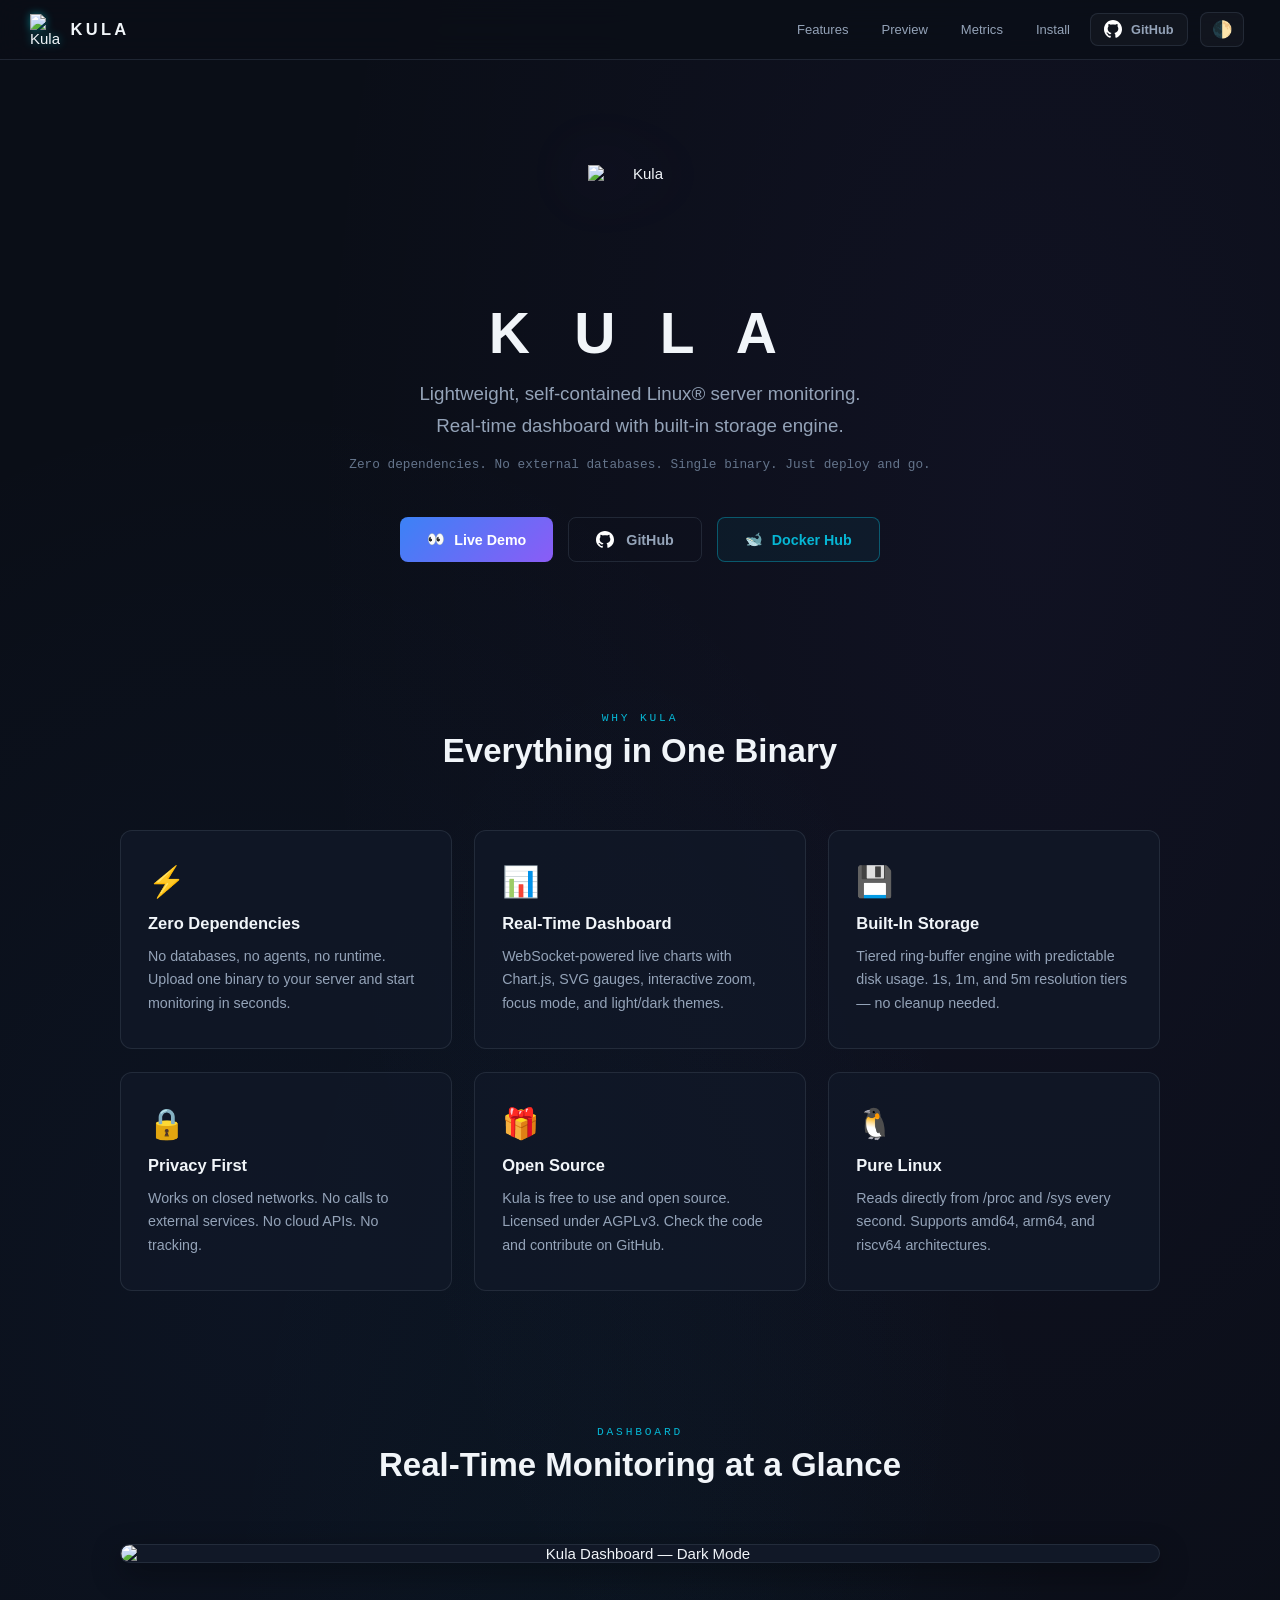
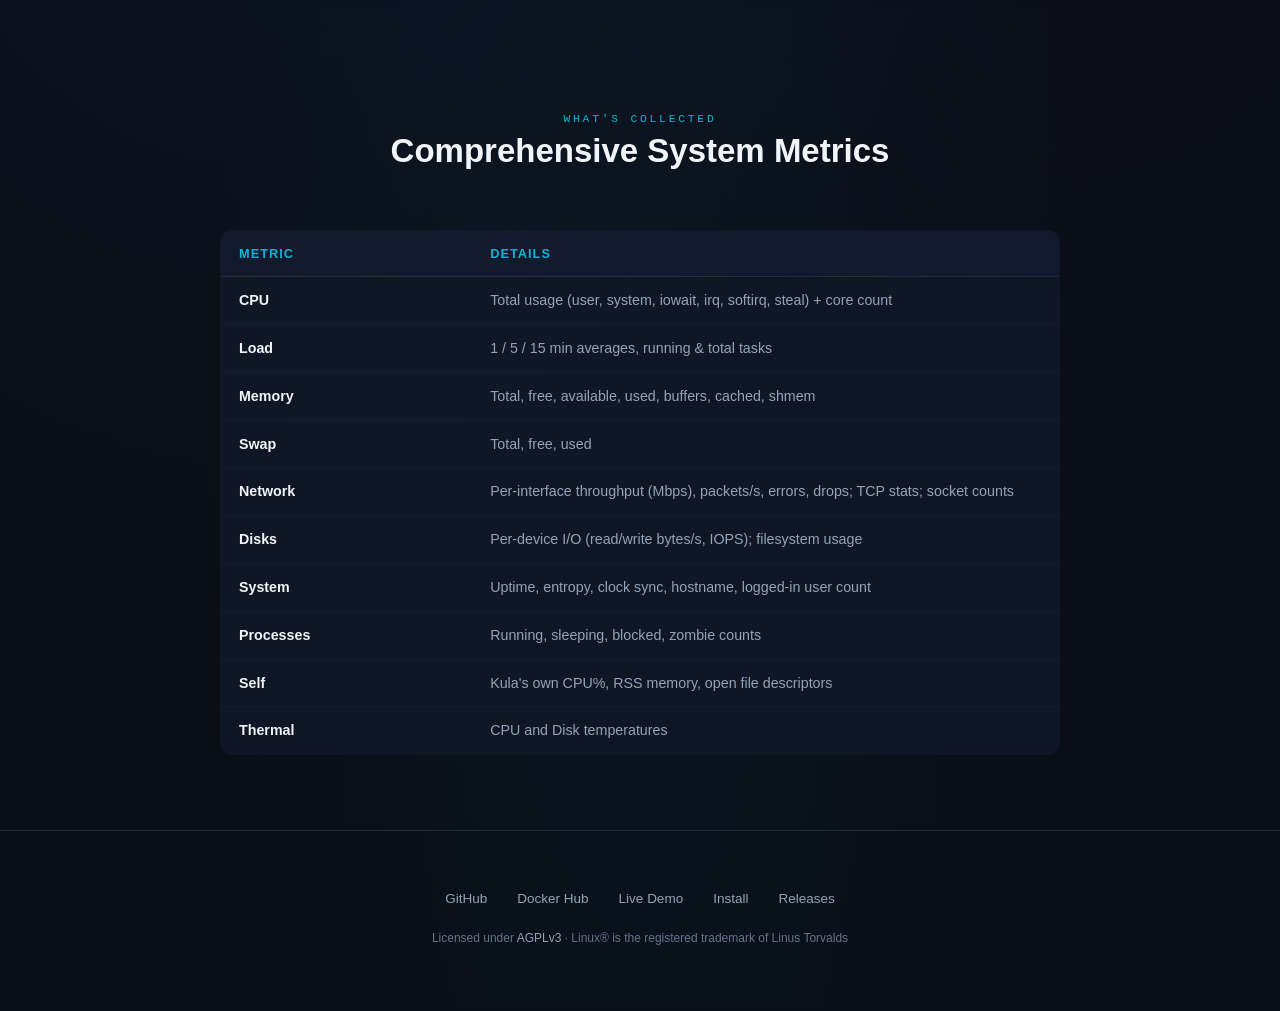
==== landing/index.html @ e72b1eb5 "landing page" ====
<!DOCTYPE html>
<html lang="en">

<head>
    <meta charset="UTF-8">
    <meta name="viewport" content="width=device-width, initial-scale=1.0">
    <title>Kula — Lightweight Linux Server Monitoring</title>
    <meta name="description"
        content="Zero-dependency, self-contained Linux server monitoring. Single binary, real-time dashboard, built-in storage engine. Just deploy and go.">
    <!-- Content Security Policy -->
    <meta http-equiv="Content-Security-Policy"
        content="default-src 'self'; script-src 'self'; style-src 'self' 'unsafe-inline' https://fonts.googleapis.com; font-src https://fonts.gstatic.com; img-src 'self' https://raw.githubusercontent.com https://*.githubusercontent.com https://github.com https://*.amazonaws.com data:; connect-src 'self' https://api.github.com;">
    <link rel="icon" href="https://raw.githubusercontent.com/c0m4r/kula/main/internal/web/static/kula.svg">
    <link rel="stylesheet" href="style.css">
</head>

<body>

    <!-- Navigation -->
    <nav class="nav" id="nav">
        <a href="#" class="nav-brand">
            <img src="https://raw.githubusercontent.com/c0m4r/kula/main/internal/web/static/kula.svg" alt="Kula">
            <span>KULA</span>
        </a>
        <div class="nav-links">
            <a href="#features">Features</a>
            <a href="#preview">Preview</a>
            <a href="#metrics">Metrics</a>
            <a href="https://github.com/c0m4r/kula?tab=readme-ov-file#-installation">Install</a>
            <a href="https://github.com/c0m4r/kula" class="github-link" id="github-link">
                <img src="github.svg" alt="" class="github-icon">
                <span>GitHub</span>
                <span class="stars-badge github-stars-count"></span>
            </a>
            <button class="btn-theme-toggle" id="btn-theme" title="Toggle light/dark mode"
                aria-label="Toggle theme">🌓</button>
        </div>
    </nav>

    <!-- Main Content -->
    <main>
        <!-- Hero -->
        <section class="hero" id="hero">
            <img src="https://raw.githubusercontent.com/c0m4r/kula/main/internal/web/static/kula.svg" alt="Kula"
                class="hero-logo">
            <h1>K U L A</h1>
            <p class="hero-tagline">Lightweight, self-contained Linux® server monitoring.<br>Real-time dashboard with
                built-in storage engine.</p>
            <p class="hero-sub">Zero dependencies. No external databases. Single binary. Just deploy and go.</p>
            <div class="hero-buttons">
                <a href="https://demo.kula.ovh/" class="btn btn-hero"><span role="img" aria-label="eye">👀</span> Live
                    Demo</a>
                <a href="https://github.com/c0m4r/kula" class="btn btn-outline">
                    <img src="github.svg" alt="" class="github-icon"> GitHub
                    <span class="stars-badge github-stars-count"></span>
                </a>
                <a href="https://hub.docker.com/r/c0m4r/kula" class="btn btn-docker"><span role="img"
                        aria-label="whale">🐋</span> Docker Hub</a>
            </div>
        </section>

        <!-- Features -->
        <section class="features fade-up" id="features">
            <div class="section-label">Why Kula</div>
            <h2 class="section-heading">Everything in One Binary</h2>
            <div class="features-grid">
                <div class="feature-card">
                    <div class="feature-icon"><span role="img" aria-label="lightning">⚡</span></div>
                    <h3>Zero Dependencies</h3>
                    <p>No databases, no agents, no runtime. Upload one binary to your server and start monitoring in
                        seconds.</p>
                </div>
                <div class="feature-card">
                    <div class="feature-icon"><span role="img" aria-label="chart">📊</span></div>
                    <h3>Real-Time Dashboard</h3>
                    <p>WebSocket-powered live charts with Chart.js, SVG gauges, interactive zoom, focus mode, and
                        light/dark
                        themes.</p>
                </div>
                <div class="feature-card">
                    <div class="feature-icon"><span role="img" aria-label="disk">💾</span></div>
                    <h3>Built-In Storage</h3>
                    <p>Tiered ring-buffer engine with predictable disk usage. 1s, 1m, and 5m resolution tiers — no
                        cleanup
                        needed.</p>
                </div>
                <div class="feature-card">
                    <div class="feature-icon"><span role="img" aria-label="lock">🔒</span></div>
                    <h3>Privacy First</h3>
                    <p>Works on closed networks. No calls to external services. No cloud APIs. No tracking.</p>
                </div>
                <div class="feature-card">
                    <div class="feature-icon"><span role="img" aria-label="gift">🎁</span></div>
                    <h3>Open Source</h3>
                    <p>Kula is free to use and open source. Licensed under AGPLv3. Check the code and contribute on
                        GitHub.
                    </p>
                </div>
                <div class="feature-card">
                    <div class="feature-icon"><span role="img" aria-label="penguin">🐧</span></div>
                    <h3>Pure Linux</h3>
                    <p>Reads directly from /proc and /sys every second. Supports amd64, arm64, and riscv64
                        architectures.
                    </p>
                </div>
            </div>
        </section>

        <!-- Dashboard Preview -->
        <section class="preview fade-up" id="preview">
            <div class="section-label">Dashboard</div>
            <h2 class="section-heading">Real-Time Monitoring at a Glance</h2>
            <div class="preview-frame">
                <img src="https://github.com/user-attachments/assets/d50e5653-0e84-4374-9ded-4d8e9f8eedd2"
                    alt="Kula Dashboard — Dark Mode" loading="lazy" class="preview-dark" id="preview-dark">
                <img src="https://github.com/user-attachments/assets/771b3e95-8713-44d2-8309-cd9e1f722a7e"
                    alt="Kula Dashboard — Light Mode" loading="lazy" class="preview-light hidden" id="preview-light">
            </div>
        </section>

        <!-- Metrics -->
        <section class="metrics fade-up" id="metrics">
            <div class="section-label">What's Collected</div>
            <h2 class="section-heading">Comprehensive System Metrics</h2>
            <table class="metrics-table">
                <thead>
                    <tr>
                        <th>Metric</th>
                        <th>Details</th>
                    </tr>
                </thead>
                <tbody>
                    <tr>
                        <td>CPU</td>
                        <td>Total usage (user, system, iowait, irq, softirq, steal) + core count</td>
                    </tr>
                    <tr>
                        <td>Load</td>
                        <td>1 / 5 / 15 min averages, running & total tasks</td>
                    </tr>
                    <tr>
                        <td>Memory</td>
                        <td>Total, free, available, used, buffers, cached, shmem</td>
                    </tr>
                    <tr>
                        <td>Swap</td>
                        <td>Total, free, used</td>
                    </tr>
                    <tr>
                        <td>Network</td>
                        <td>Per-interface throughput (Mbps), packets/s, errors, drops; TCP stats; socket counts</td>
                    </tr>
                    <tr>
                        <td>Disks</td>
                        <td>Per-device I/O (read/write bytes/s, IOPS); filesystem usage</td>
                    </tr>
                    <tr>
                        <td>System</td>
                        <td>Uptime, entropy, clock sync, hostname, logged-in user count</td>
                    </tr>
                    <tr>
                        <td>Processes</td>
                        <td>Running, sleeping, blocked, zombie counts</td>
                    </tr>
                    <tr>
                        <td>Self</td>
                        <td>Kula's own CPU%, RSS memory, open file descriptors</td>
                    </tr>
                    <tr>
                        <td>Thermal</td>
                        <td>CPU and Disk temperatures</td>
                    </tr>
                </tbody>
            </table>
        </section>
    </main>

    <!-- Footer -->
    <footer class="footer">
        <div class="footer-links">
            <a href="https://github.com/c0m4r/kula">GitHub</a>
            <a href="https://hub.docker.com/r/c0m4r/kula">Docker Hub</a>
            <a href="https://demo.kula.ovh/">Live Demo</a>
            <a href="https://github.com/c0m4r/kula?tab=readme-ov-file#-installation">Install</a>
            <a href="https://github.com/c0m4r/kula/releases">Releases</a>
        </div>
        <div class="footer-copy">
            Licensed under <a href="https://www.gnu.org/licenses/agpl-3.0">AGPLv3</a> ·
            Linux® is the registered trademark of Linus Torvalds
        </div>
    </footer>

    <script src="landing.js"></script>
</body>

</html>
---- landing/style.css ----
/* ============================================================
   Kula Landing Page
   Extends the dashboard's dark glassmorphism design system
   ============================================================ */

@import url('https://fonts.googleapis.com/css2?family=Inter:wght@300;400;500;600;700&family=JetBrains+Mono:wght@400;500&display=swap');

:root {
    --bg-primary: #0a0e17;
    --bg-secondary: #111827;
    --bg-card: rgba(17, 24, 39, 0.85);
    --bg-card-hover: rgba(17, 24, 39, 0.95);
    --border-color: rgba(55, 65, 81, 0.5);
    --border-glow: rgba(59, 130, 246, 0.3);
    --text-primary: #f1f5f9;
    --text-secondary: #94a3b8;
    --text-muted: #64748b;
    --accent-blue: #3b82f6;
    --accent-cyan: #06b6d4;
    --accent-green: #10b981;
    --accent-yellow: #f59e0b;
    --accent-orange: #f97316;
    --accent-red: #ef4444;
    --accent-purple: #8b5cf6;
    --accent-pink: #ec4899;
    --shadow-lg: 0 10px 30px rgba(0, 0, 0, 0.4);
    --shadow-glow: 0 0 20px rgba(59, 130, 246, 0.1);
    --radius: 12px;
    --radius-sm: 8px;
    --font-sans: 'Inter', -apple-system, BlinkMacSystemFont, sans-serif;
    --font-mono: 'JetBrains Mono', 'Fira Code', monospace;
}

body.light-mode {
    --bg-primary: #f8fafc;
    --bg-secondary: #f1f5f9;
    --bg-card: rgba(255, 255, 255, 0.82);
    --bg-card-hover: rgba(255, 255, 255, 0.95);
    --border-color: rgba(203, 213, 225, 0.8);
    --border-glow: rgba(59, 130, 246, 0.2);
    --text-primary: #1e293b;
    --text-secondary: #475569;
    --text-muted: #64748b;
    --shadow-lg: 0 10px 25px rgba(0, 0, 0, 0.05);
    --shadow-glow: 0 0 15px rgba(59, 130, 246, 0.05);
}

*,
*::before,
*::after {
    margin: 0;
    padding: 0;
    box-sizing: border-box;
}

html {
    font-size: 15px;
    scroll-behavior: smooth;
}

body {
    font-family: var(--font-sans);
    background: var(--bg-primary);
    color: var(--text-primary);
    min-height: 100vh;
    overflow-x: hidden;
    transition: background-color 0.3s, color 0.3s;
    background-image:
        radial-gradient(ellipse at 20% 50%, rgba(59, 130, 246, 0.05) 0%, transparent 50%),
        radial-gradient(ellipse at 80% 20%, rgba(139, 92, 246, 0.05) 0%, transparent 50%),
        radial-gradient(ellipse at 50% 80%, rgba(6, 182, 212, 0.04) 0%, transparent 50%);
}

.hidden {
    display: none !important;
}

/* ---- Scrollbar ---- */
::-webkit-scrollbar {
    width: 6px;
}

::-webkit-scrollbar-track {
    background: var(--bg-primary);
}

::-webkit-scrollbar-thumb {
    background: var(--border-color);
    border-radius: 3px;
}

/* ---- Animations ---- */
@keyframes float {

    0%,
    100% {
        transform: translateY(0);
    }

    50% {
        transform: translateY(-10px);
    }
}

@keyframes pulse-glow {

    0%,
    100% {
        box-shadow: 0 0 20px rgba(6, 182, 212, 0.15);
    }

    50% {
        box-shadow: 0 0 40px rgba(6, 182, 212, 0.3), 0 0 80px rgba(139, 92, 246, 0.1);
    }
}

.fade-up {
    opacity: 0;
    transform: translateY(28px);
    transition: opacity 0.7s ease, transform 0.7s ease;
}

.fade-up.visible {
    opacity: 1;
    transform: translateY(0);
}

/* ---- Nav ---- */
.nav {
    position: fixed;
    top: 0;
    left: 0;
    right: 0;
    z-index: 100;
    display: flex;
    justify-content: space-between;
    align-items: center;
    padding: 0.8rem 2rem;
    background: rgba(10, 14, 23, 0.8);
    backdrop-filter: blur(14px);
    border-bottom: 1px solid var(--border-color);
    transition: background 0.3s, border-color 0.3s;
}

body.light-mode .nav {
    background: rgba(248, 250, 252, 0.85);
}

.nav-brand {
    display: flex;
    align-items: center;
    gap: 0.7rem;
    text-decoration: none;
    color: inherit;
}

.nav-brand img {
    width: 2rem;
    height: 2rem;
    filter: drop-shadow(0 0 4px rgba(0, 245, 255, 0.4));
}

.nav-brand span {
    font-weight: 600;
    letter-spacing: 0.2em;
    font-size: 1.1rem;
}

.nav-links {
    display: flex;
    align-items: center;
    gap: 0.4rem;
}

.nav-links a:not(.btn-primary):not(.github-link) {
    color: var(--text-secondary);
    text-decoration: none;
    font-size: 0.87rem;
    font-weight: 500;
    padding: 0.4rem 0.9rem;
    border-radius: var(--radius-sm);
    transition: all 0.2s;
}

.nav-links a:not(.btn-primary):not(.github-link):hover {
    color: var(--accent-cyan);
    background: rgba(6, 182, 212, 0.08);
}

.github-link {
    display: flex;
    align-items: center;
    gap: 0.6rem;
    text-decoration: none;
    color: var(--text-secondary);
    padding: 0.45rem 0.9rem;
    border: 1px solid var(--border-color);
    border-radius: var(--radius-sm);
    font-size: 0.85rem;
    font-weight: 600;
    transition: all 0.2s cubic-bezier(0.4, 0, 0.2, 1);
    background: rgba(255, 255, 255, 0.03);
}

.github-link:hover {
    border-color: var(--accent-blue);
    color: var(--text-primary);
    background: rgba(59, 130, 246, 0.08);
    transform: translateY(-1px);
    box-shadow: 0 4px 12px rgba(0, 0, 0, 0.1);
}

.github-icon {
    width: 1.2rem;
    height: 1.2rem;
    object-fit: contain;
    transition: transform 0.2s;
}

.github-link:hover .github-icon {
    transform: scale(1.1);
}

body:not(.light-mode) .github-icon {
    filter: brightness(1.2);
}

body.light-mode .github-icon {
    filter: invert(1) brightness(0.2);
}

.stars-badge {
    padding: 0.15rem 0.5rem;
    background: rgba(59, 130, 246, 0.12);
    border: 1px solid rgba(59, 130, 246, 0.25);
    border-radius: 100px;
    font-size: 0.75rem;
    font-family: var(--font-mono);
    color: var(--accent-cyan);
    margin-left: 0.2rem;
    white-space: nowrap;
}

.btn .stars-badge {
    background: rgba(255, 255, 255, 0.1);
    border-color: rgba(255, 255, 255, 0.2);
    color: inherit;
    opacity: 0.8;
}

body.light-mode .btn-outline .stars-badge {
    background: rgba(0, 0, 0, 0.05);
    border-color: rgba(0, 0, 0, 0.1);
}

.btn-theme-toggle {
    background: rgba(255, 255, 255, 0.03);
    border: 1px solid var(--border-color);
    border-radius: var(--radius-sm);
    color: var(--text-secondary);
    padding: 0.45rem 0.7rem;
    cursor: pointer;
    font-size: 1.1rem;
    transition: all 0.2s;
    margin: 0 0.4rem;
    display: flex;
    align-items: center;
    justify-content: center;
}

.btn-theme-toggle:hover {
    border-color: var(--accent-blue);
    color: var(--text-primary);
    background: rgba(59, 130, 246, 0.08);
    transform: translateY(-1px);
}


.nav-links .btn-primary {
    background: linear-gradient(135deg, var(--accent-blue), var(--accent-purple));
    color: #fff;
    border: none;
    font-weight: 600;
    text-decoration: none;
    padding: 0.55rem 1.2rem;
    border-radius: var(--radius-sm);
    font-size: 0.87rem;
    transition: all 0.2s;
}

.nav-links .btn-primary:hover {
    transform: translateY(-1px);
    box-shadow: 0 4px 20px rgba(59, 130, 246, 0.35);
}

/* ---- Hero ---- */
.hero {
    display: flex;
    flex-direction: column;
    align-items: center;
    justify-content: center;
    text-align: center;
    padding: 11rem 2rem 6rem;
    position: relative;
}

.hero-logo {
    width: 7rem;
    height: 7rem;
    margin-bottom: 2rem;
    filter: drop-shadow(0 0 30px rgba(139, 92, 246, 0.35));
    animation: float 5s ease-in-out infinite;
}

.hero h1 {
    font-size: 3.8rem;
    font-weight: 700;
    letter-spacing: 0.25em;
    margin-bottom: 0.8rem;
}

.hero h1 .accent {
    color: var(--accent-cyan);
}

.hero-tagline {
    font-size: 1.25rem;
    color: var(--text-secondary);
    max-width: 600px;
    line-height: 1.7;
    margin-bottom: 1rem;
}

.hero-sub {
    font-family: var(--font-mono);
    font-size: 0.85rem;
    color: var(--text-muted);
    margin-bottom: 3rem;
}

.hero-buttons {
    display: flex;
    gap: 1rem;
    flex-wrap: wrap;
    justify-content: center;
}

.btn {
    display: inline-flex;
    align-items: center;
    gap: 0.6rem;
    padding: 0.85rem 1.8rem;
    border-radius: var(--radius-sm);
    font-weight: 600;
    font-size: 0.95rem;
    text-decoration: none;
    border: 1px solid var(--border-color);
    transition: all 0.25s;
    cursor: pointer;
}

.btn-hero {
    background: linear-gradient(135deg, var(--accent-blue), var(--accent-purple));
    color: #fff;
    border: none;
}

.btn-hero:hover {
    transform: translateY(-2px);
    box-shadow: 0 6px 30px rgba(59, 130, 246, 0.35);
}

.btn-outline {
    background: transparent;
    color: var(--text-secondary);
}

.btn-outline:hover {
    border-color: var(--accent-cyan);
    color: var(--accent-cyan);
    background: rgba(6, 182, 212, 0.05);
}

.btn-outline .github-icon {
    margin-right: 0.2rem;
}

.btn-docker {
    border-color: rgba(6, 182, 212, 0.4);
    color: var(--accent-cyan);
    background: rgba(6, 182, 212, 0.06);
}

.btn-docker:hover {
    background: rgba(6, 182, 212, 0.14);
    box-shadow: 0 0 20px rgba(6, 182, 212, 0.15);
}

/* ---- Features ---- */
.features {
    padding: 4rem 2rem;
    max-width: 1100px;
    margin: 0 auto;
}

.section-label {
    text-align: center;
    font-family: var(--font-mono);
    font-size: 0.75rem;
    color: var(--accent-cyan);
    letter-spacing: 0.25em;
    text-transform: uppercase;
    margin-bottom: 0.5rem;
}

.section-heading {
    text-align: center;
    font-size: 2.2rem;
    font-weight: 600;
    margin-bottom: 4rem;
}

.features-grid {
    display: grid;
    grid-template-columns: repeat(3, 1fr);
    gap: 1.5rem;
}

.feature-card {
    background: var(--bg-card);
    border: 1px solid var(--border-color);
    border-radius: var(--radius);
    padding: 2.2rem 1.8rem;
    transition: all 0.3s ease;
}

.feature-card:hover {
    border-color: var(--border-glow);
    box-shadow: var(--shadow-glow);
    transform: translateY(-5px);
    background: var(--bg-card-hover);
}

.feature-icon {
    font-size: 2rem;
    margin-bottom: 1rem;
}

.feature-card h3 {
    font-size: 1.1rem;
    font-weight: 600;
    margin-bottom: 0.8rem;
}

.feature-card p {
    font-size: 0.95rem;
    color: var(--text-secondary);
    line-height: 1.65;
}

/* ---- Dashboard Preview ---- */
.preview {
    padding: 5rem 2rem;
    max-width: 1100px;
    margin: 0 auto;
    text-align: center;
}

.preview-frame {
    border: 1px solid var(--border-color);
    border-radius: var(--radius);
    overflow: hidden;
    box-shadow: var(--shadow-lg);
    transition: border-color 0.3s;
    background: var(--bg-secondary);
}

.preview-frame img {
    width: 100%;
    height: auto;
    display: block;
    border-radius: var(--radius);
}

body.light-mode .preview-frame {
    border-color: rgba(0, 0, 0, 0.1);
}

/* ---- Metrics Table ---- */
.metrics {
    padding: 5rem 2rem;
    max-width: 900px;
    margin: 0 auto;
}

.metrics-table {
    width: 100%;
    border-collapse: collapse;
    font-size: 0.95rem;
    background: var(--bg-card);
    border-radius: var(--radius);
    overflow: hidden;
    border: 1px solid var(--border-color);
}

.metrics-table th {
    text-align: left;
    padding: 1rem 1.2rem;
    font-weight: 600;
    font-size: 0.85rem;
    color: var(--accent-cyan);
    letter-spacing: 0.08em;
    text-transform: uppercase;
    border-bottom: 1px solid var(--border-color);
    background: rgba(59, 130, 246, 0.03);
}

.metrics-table td {
    padding: 0.8rem 1.2rem;
    border-bottom: 1px solid rgba(55, 65, 81, 0.15);
    color: var(--text-secondary);
    line-height: 1.6;
}

.metrics-table td:first-child {
    font-weight: 600;
    color: var(--text-primary);
    white-space: nowrap;
    width: 30%;
}

.metrics-table tr:last-child td {
    border-bottom: none;
}

.metrics-table tr:hover td {
    background: rgba(59, 130, 246, 0.04);
}

/* ---- Install Section ---- */
.install {
    padding: 6rem 1rem;
    max-width: 1100px;
    margin: 0 auto;
}

.install-tabs {
    display: flex;
    gap: 0.5rem;
    margin-bottom: 0;
    flex-wrap: wrap;
    justify-content: center;
    position: relative;
    z-index: 2;
}

.install-tab {
    padding: 0.8rem 2.2rem;
    border: 1px solid var(--border-color);
    border-bottom: none;
    border-radius: var(--radius-sm) var(--radius-sm) 0 0;
    background: rgba(17, 24, 39, 0.4);
    color: var(--text-muted);
    font-family: var(--font-mono);
    font-size: 0.85rem;
    font-weight: 600;
    cursor: pointer;
    transition: all 0.2s ease;
    backdrop-filter: blur(4px);
}

body.light-mode .install-tab {
    background: rgba(255, 255, 255, 0.4);
}

.install-tab:hover {
    color: var(--text-primary);
    background: rgba(59, 130, 246, 0.1);
}

.install-tab.active {
    background: var(--bg-card);
    color: var(--accent-cyan);
    border-color: var(--accent-cyan);
    border-width: 1px 1px 0 1px;
    padding-bottom: 0.9rem;
    margin-bottom: -1px;
    z-index: 10;
    box-shadow: 0 -4px 15px rgba(6, 182, 212, 0.1);
}

.install-panel {
    display: none;
    background: var(--bg-card);
    border: 1px solid var(--border-color);
    border-radius: var(--radius);
    padding: 3rem;
    box-shadow: var(--shadow-lg);
    transition: border-color 0.3s;
    position: relative;
    z-index: 1;
}

.install-panel.active {
    display: block;
}

/* Connect tab to panel */
.install-tabs+.install-panel {
    border-top-left-radius: 0;
}

.install-panel>p {
    font-size: 1.05rem;
    color: var(--text-secondary);
    margin-bottom: 2.5rem;
    line-height: 1.6;
    text-align: center;
    max-width: 700px;
    margin-left: auto;
    margin-right: auto;
}

.install-step {
    display: flex;
    align-items: flex-start;
    gap: 1.5rem;
    margin-bottom: 2.5rem;
}

.install-step:last-child {
    margin-bottom: 0;
}

.step-num {
    flex-shrink: 0;
    width: 2.2rem;
    height: 2.2rem;
    background: rgba(59, 130, 246, 0.1);
    border: 1px solid var(--accent-blue);
    border-radius: 50%;
    display: flex;
    align-items: center;
    justify-content: center;
    font-size: 0.9rem;
    font-weight: 700;
    color: var(--accent-blue);
    margin-top: 0.2rem;
    box-shadow: 0 0 10px rgba(59, 130, 246, 0.1);
}

.step-content {
    flex: 1;
}

.step-content p {
    margin-bottom: 1rem;
    font-size: 1rem;
    color: var(--text-primary);
    font-weight: 500;
}

pre {
    background: #05080f;
    border: 1px solid rgba(59, 130, 246, 0.2);
    border-radius: var(--radius-sm);
    padding: 1.2rem 1.5rem;
    overflow-x: auto;
    font-family: var(--font-mono);
    font-size: 0.9rem;
    color: var(--accent-cyan);
    line-height: 1.8;
    position: relative;
    box-shadow: inset 0 2px 10px rgba(0, 0, 0, 0.5);
}

body.light-mode pre {
    background: #f1f5f9;
    border-color: rgba(0, 0, 0, 0.05);
    box-shadow: inset 0 2px 5px rgba(0, 0, 0, 0.02);
}

pre code {
    display: block;
    padding-right: 4rem;
    text-wrap: wrap;
}

.copy-btn {
    position: absolute;
    top: 0.8rem;
    right: 0.8rem;
    background: rgba(17, 24, 39, 0.6);
    border: 1px solid var(--border-color);
    border-radius: 6px;
    color: var(--text-secondary);
    padding: 0.35rem 0.8rem;
    font-size: 0.75rem;
    cursor: pointer;
    transition: all 0.2s;
    font-family: var(--font-sans);
    font-weight: 600;
    text-transform: uppercase;
    z-index: 5;
    backdrop-filter: blur(4px);
}

.copy-btn:hover {
    color: var(--text-primary);
    border-color: var(--accent-cyan);
    background: var(--bg-card-hover);
}

.install-more {
    text-align: center;
    margin-top: 3.5rem;
    font-size: 1.05rem;
    color: var(--text-secondary);
    padding: 2rem;
    border: 1px dashed var(--border-color);
    border-radius: var(--radius);
}

.install-more a {
    color: var(--accent-cyan);
    text-decoration: none;
    font-weight: 600;
    padding: 0.2rem 0.5rem;
    border-radius: 4px;
    background: rgba(6, 182, 212, 0.05);
    transition: all 0.2s;
}

.install-more a:hover {
    background: rgba(6, 182, 212, 0.12);
    color: var(--accent-blue);
}

/* ---- Footer ---- */
.footer {
    text-align: center;
    padding: 4rem 2rem;
    border-top: 1px solid var(--border-color);
    font-size: 0.9rem;
    color: var(--text-muted);
    background: rgba(0, 0, 0, 0.05);
}

.footer a {
    color: var(--text-secondary);
    text-decoration: none;
    transition: color 0.15s;
}

.footer a:hover {
    color: var(--accent-cyan);
}

.footer-links {
    display: flex;
    justify-content: center;
    gap: 2rem;
    margin-bottom: 1.5rem;
    flex-wrap: wrap;
}

.footer-copy {
    font-size: 0.8rem;
    line-height: 1.6;
}

/* ---- Responsive ---- */
@media (max-width: 900px) {
    .features-grid {
        grid-template-columns: repeat(2, 1fr);
    }

    .hero h1 {
        font-size: 3rem;
    }

    .hero {
        padding: 9rem 1.5rem 4rem;
    }
}

@media (max-width: 650px) {
    .features-grid {
        grid-template-columns: 1fr;
    }

    .hero h1 {
        font-size: 2.4rem;
        letter-spacing: 0.15em;
    }

    .nav {
        padding: 0.7rem 1rem;
    }

    .nav-links a:not(.btn-primary):not(.github-link) {
        display: none;
    }

    .nav-brand span {
        font-size: 0.95rem;
    }

    .install-tab {
        padding: 0.5rem 1rem;
        font-size: 0.75rem;
    }

    .github-link span:not(.stars-badge) {
        display: none;
    }

    .metrics-table td:first-child {
        width: auto;
    }
}
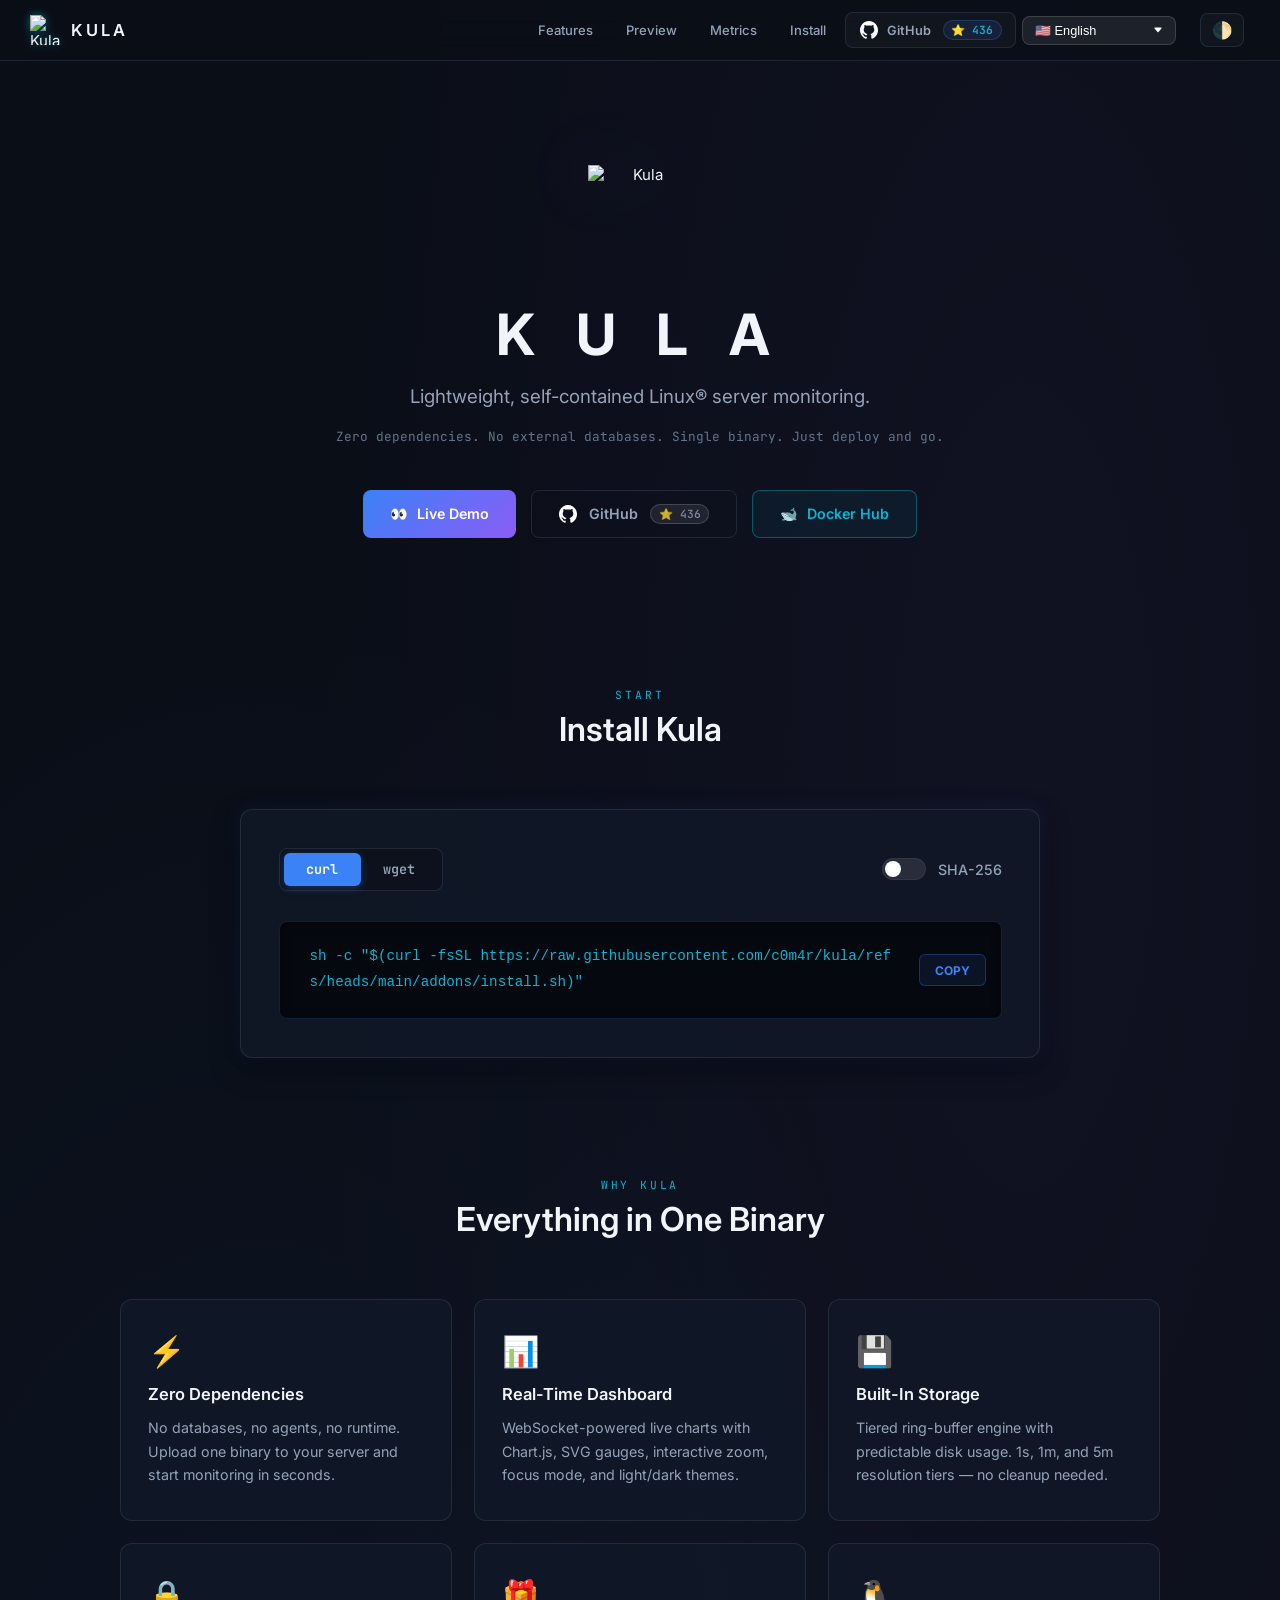
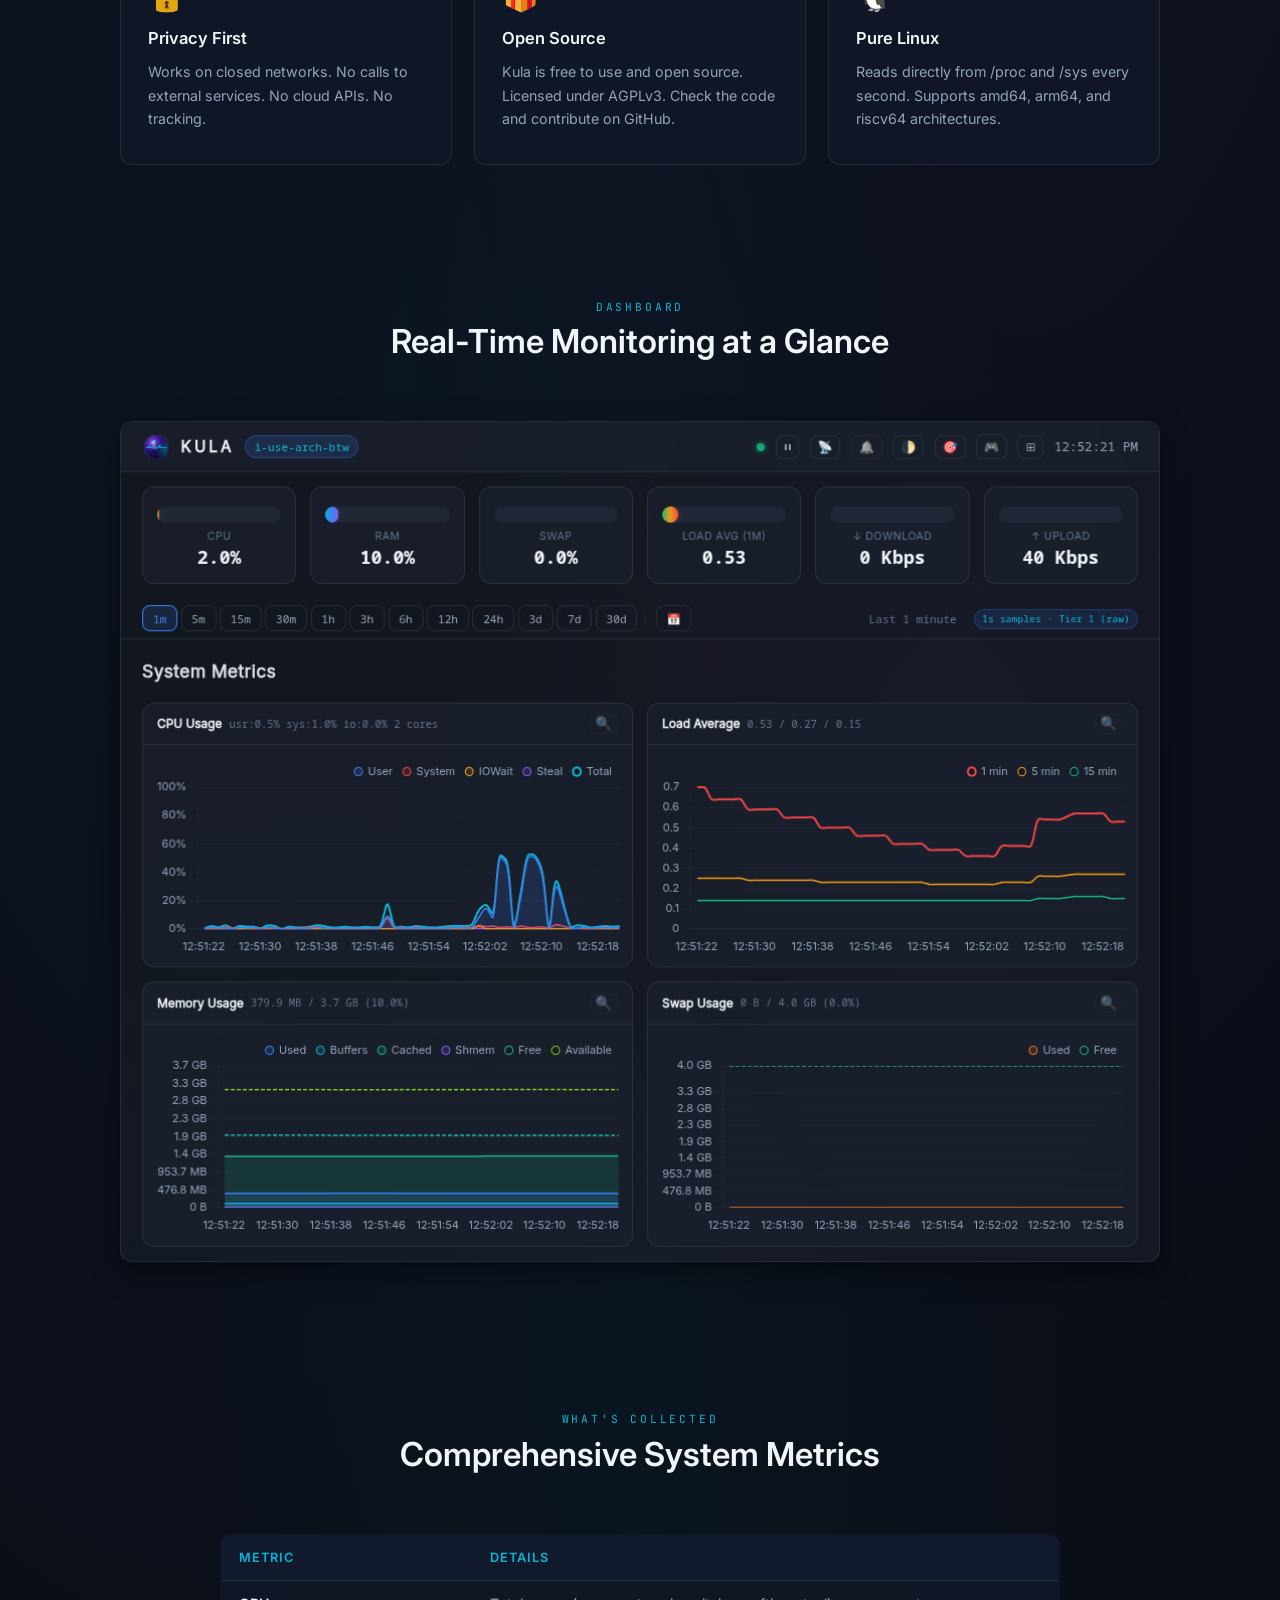
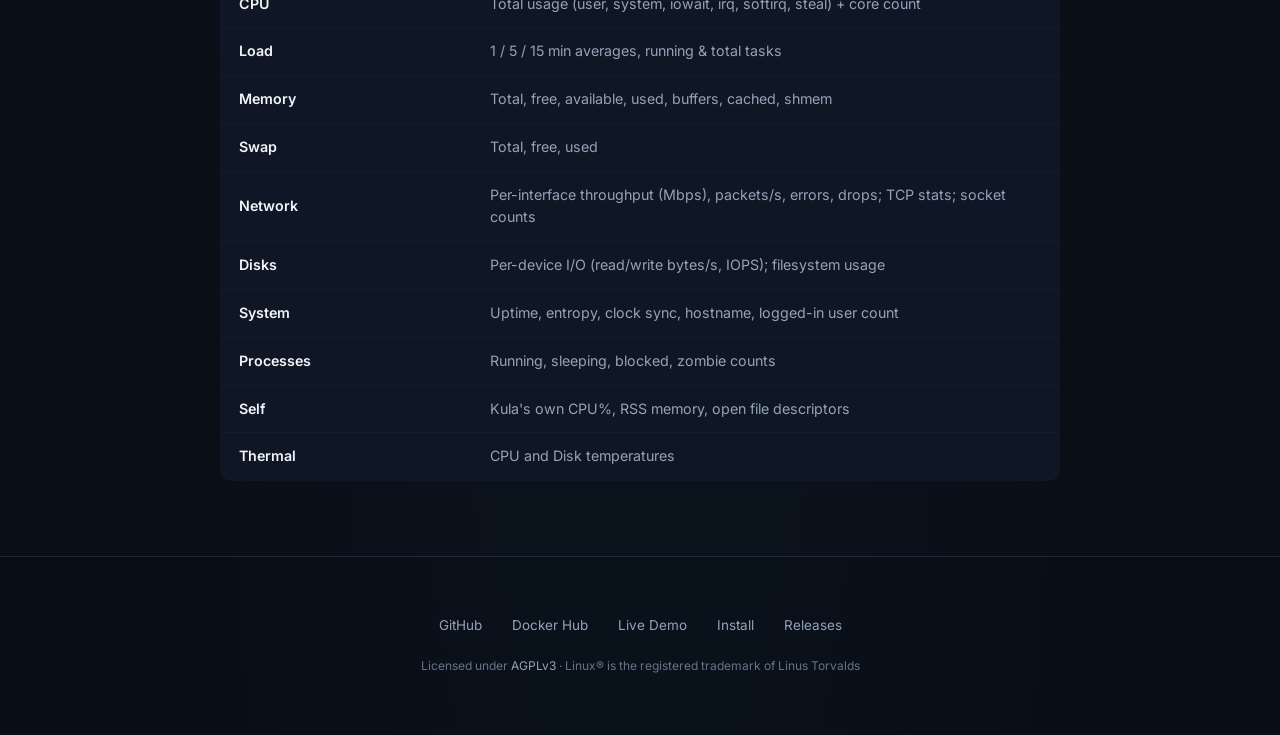
==== commit d2b961ee: "landing: update stars logic, update dark mode screenshot" ====
--- a/landing/index.html
+++ b/landing/index.html
@@ -4,14 +4,42 @@
 <head>
     <meta charset="UTF-8">
     <meta name="viewport" content="width=device-width, initial-scale=1.0">
-    <title>Kula — Lightweight Linux Server Monitoring</title>
-    <meta name="description"
+    <title data-i18n="seo_title">Kula — Lightweight Linux Server Monitoring</title>
+    <meta name="description" id="meta-desc" data-i18n-meta="seo_description"
         content="Zero-dependency, self-contained Linux server monitoring. Single binary, real-time dashboard, built-in storage engine. Just deploy and go.">
-    <!-- Content Security Policy -->
-    <meta http-equiv="Content-Security-Policy"
-        content="default-src 'self'; script-src 'self'; style-src 'self' 'unsafe-inline' https://fonts.googleapis.com; font-src https://fonts.gstatic.com; img-src 'self' https://raw.githubusercontent.com https://*.githubusercontent.com https://github.com https://*.amazonaws.com data:; connect-src 'self' https://api.github.com;">
-    <link rel="icon" href="https://raw.githubusercontent.com/c0m4r/kula/main/internal/web/static/kula.svg">
+    <link rel="icon" href="kula.svg">
+    <link rel="manifest" href="manifest.json">
+    <meta name="theme-color" content="#0a0a0a">
     <link rel="stylesheet" href="style.css">
+    <!-- SEO: Multi-language support -->
+    <link rel="alternate" hreflang="x-default" href="https://kula.ovh/" />
+    <link rel="alternate" hreflang="ar" href="https://kula.ovh/?lang=ar" />
+    <link rel="alternate" hreflang="bn" href="https://kula.ovh/?lang=bn" />
+    <link rel="alternate" hreflang="cs" href="https://kula.ovh/?lang=cs" />
+    <link rel="alternate" hreflang="de" href="https://kula.ovh/?lang=de" />
+    <link rel="alternate" hreflang="en" href="https://kula.ovh/?lang=en" />
+    <link rel="alternate" hreflang="es" href="https://kula.ovh/?lang=es" />
+    <link rel="alternate" hreflang="fr" href="https://kula.ovh/?lang=fr" />
+    <link rel="alternate" hreflang="he" href="https://kula.ovh/?lang=he" />
+    <link rel="alternate" hreflang="hi" href="https://kula.ovh/?lang=hi" />
+    <link rel="alternate" hreflang="id" href="https://kula.ovh/?lang=id" />
+    <link rel="alternate" hreflang="it" href="https://kula.ovh/?lang=it" />
+    <link rel="alternate" hreflang="ja" href="https://kula.ovh/?lang=ja" />
+    <link rel="alternate" hreflang="ko" href="https://kula.ovh/?lang=ko" />
+    <link rel="alternate" hreflang="ms" href="https://kula.ovh/?lang=ms" />
+    <link rel="alternate" hreflang="nl" href="https://kula.ovh/?lang=nl" />
+    <link rel="alternate" hreflang="pl" href="https://kula.ovh/?lang=pl" />
+    <link rel="alternate" hreflang="pt" href="https://kula.ovh/?lang=pt" />
+    <link rel="alternate" hreflang="ro" href="https://kula.ovh/?lang=ro" />
+    <link rel="alternate" hreflang="ru" href="https://kula.ovh/?lang=ru" />
+    <link rel="alternate" hreflang="sv" href="https://kula.ovh/?lang=sv" />
+    <link rel="alternate" hreflang="th" href="https://kula.ovh/?lang=th" />
+    <link rel="alternate" hreflang="tr" href="https://kula.ovh/?lang=tr" />
+    <link rel="alternate" hreflang="uk" href="https://kula.ovh/?lang=uk" />
+    <link rel="alternate" hreflang="ur" href="https://kula.ovh/?lang=ur" />
+    <link rel="alternate" hreflang="vi" href="https://kula.ovh/?lang=vi" />
+    <link rel="alternate" hreflang="zh" href="https://kula.ovh/?lang=zh" />
+
 </head>
 
 <body>
@@ -19,19 +47,50 @@
     <!-- Navigation -->
     <nav class="nav" id="nav">
         <a href="#" class="nav-brand">
-            <img src="https://raw.githubusercontent.com/c0m4r/kula/main/internal/web/static/kula.svg" alt="Kula">
+            <img src="kula.svg" alt="Kula">
             <span>KULA</span>
         </a>
         <div class="nav-links">
-            <a href="#features">Features</a>
-            <a href="#preview">Preview</a>
-            <a href="#metrics">Metrics</a>
-            <a href="https://github.com/c0m4r/kula?tab=readme-ov-file#-installation">Install</a>
-            <a href="https://github.com/c0m4r/kula" class="github-link" id="github-link">
+            <a href="#features" data-i18n="nav_features">Features</a>
+            <a href="#preview" data-i18n="nav_preview">Preview</a>
+            <a href="#metrics" data-i18n="nav_metrics">Metrics</a>
+            <a href="https://github.com/c0m4r/kula?tab=readme-ov-file#-installation" data-i18n="nav_install"
+                rel="noopener noreferrer">Install</a>
+            <a href="https://github.com/c0m4r/kula" class="github-link" id="github-link" rel="noopener noreferrer">
                 <img src="github.svg" alt="" class="github-icon">
-                <span>GitHub</span>
+                <span data-i18n="nav_github">GitHub</span>
                 <span class="stars-badge github-stars-count"></span>
             </a>
+            <div class="language-switcher">
+                <select id="lang-select" class="lang-select" aria-label="Select Language">
+                    <option value="en">🇺🇸 English</option>
+                    <option value="ar">🇸🇦 العربية</option>
+                    <option value="ms">🇲🇾 Bahasa Melayu</option>
+                    <option value="bn">🇧🇩 বাংলা</option>
+                    <option value="cs">🇨🇿 Čeština</option>
+                    <option value="de">🇩🇪 Deutsch</option>
+                    <option value="es">🇪🇸 Español</option>
+                    <option value="fr">🇫🇷 Français</option>
+                    <option value="he">🇮🇱 עברית</option>
+                    <option value="hi">🇮🇳 हिन्दी</option>
+                    <option value="id">🇮🇩 Indonesia</option>
+                    <option value="it">🇮🇹 Italiano</option>
+                    <option value="ja">🇯🇵 日本語</option>
+                    <option value="ko">🇰🇷 한국어</option>
+                    <option value="nl">🇳🇱 Nederlands</option>
+                    <option value="pl">🇵🇱 Polski</option>
+                    <option value="pt">🇵🇹 Português</option>
+                    <option value="ro">🇷🇴 Română</option>
+                    <option value="ru">🇷🇺 Русский</option>
+                    <option value="sv">🇸🇪 Svenska</option>
+                    <option value="th">🇹🇭 ไทย</option>
+                    <option value="tr">🇹🇷 Türkçe</option>
+                    <option value="uk">🇺🇦 Українська</option>
+                    <option value="ur">🇵🇰 اردو</option>
+                    <option value="vi">🇻🇳 Tiếng Việt</option>
+                    <option value="zh">🇨🇳 中文</option>
+                </select>
+            </div>
             <button class="btn-theme-toggle" id="btn-theme" title="Toggle light/dark mode"
                 aria-label="Toggle theme">🌓</button>
         </div>
@@ -41,65 +100,97 @@
     <main>
         <!-- Hero -->
         <section class="hero" id="hero">
-            <img src="https://raw.githubusercontent.com/c0m4r/kula/main/internal/web/static/kula.svg" alt="Kula"
-                class="hero-logo">
+            <img src="kula.svg" alt="Kula" class="hero-logo">
             <h1>K U L A</h1>
-            <p class="hero-tagline">Lightweight, self-contained Linux® server monitoring.<br>Real-time dashboard with
-                built-in storage engine.</p>
-            <p class="hero-sub">Zero dependencies. No external databases. Single binary. Just deploy and go.</p>
+            <p class="hero-tagline" data-i18n-html="hero_tagline">Lightweight, self-contained Linux® server
+                monitoring.</p>
+            <p class="hero-sub" data-i18n="hero_sub">Zero dependencies. No external databases. Single binary. Just
+                deploy and go.</p>
             <div class="hero-buttons">
-                <a href="https://demo.kula.ovh/" class="btn btn-hero"><span role="img" aria-label="eye">👀</span> Live
-                    Demo</a>
-                <a href="https://github.com/c0m4r/kula" class="btn btn-outline">
-                    <img src="github.svg" alt="" class="github-icon"> GitHub
+                <a href="https://demo.kula.ovh/" class="btn btn-hero" rel="noopener noreferrer"><span role="img"
+                        aria-label="eye">👀</span> <span data-i18n="btn_demo">Live
+                        Demo</span></a>
+                <a href="https://github.com/c0m4r/kula" class="btn btn-outline" rel="noopener noreferrer">
+                    <img src="github.svg" alt="" class="github-icon"> <span data-i18n="btn_github">GitHub</span>
                     <span class="stars-badge github-stars-count"></span>
                 </a>
-                <a href="https://hub.docker.com/r/c0m4r/kula" class="btn btn-docker"><span role="img"
-                        aria-label="whale">🐋</span> Docker Hub</a>
-            </div>
-        </section>
+                <a href="https://hub.docker.com/r/c0m4r/kula" class="btn btn-docker" rel="noopener noreferrer"><span
+                        role="img" aria-label="whale">🐋</span> <span data-i18n="btn_docker">Docker Hub</span></a>
+            </div>
+
+        </section>
+
+        <!-- Installation -->
+        <section class="install fade-up" id="install">
+            <div class="section-label" data-i18n="label_install">Start</div>
+            <h2 class="section-heading" data-i18n="heading_install">Install Kula</h2>
+            <div class="install-card">
+                <div class="install-config">
+                    <div class="tool-tabs">
+                        <button class="tool-tab active" data-tool="curl">curl</button>
+                        <button class="tool-tab" data-tool="wget">wget</button>
+                    </div>
+                    <label class="checksum-toggle">
+                        <input type="checkbox" id="verify-checksum">
+                        <span class="toggle-slider"></span>
+                        <span class="toggle-label" data-i18n="install_verify">SHA-256</span>
+                    </label>
+                </div>
+                <div class="command-box">
+                    <pre><code id="install-command">sh -c "$(curl -fsSL https://raw.githubusercontent.com/c0m4r/kula/refs/heads/main/addons/install.sh)"</code><button class="copy-btn" id="copy-install-btn" data-i18n="btn_copy">Copy</button></pre>
+                </div>
+            </div>
+        </section>
+
+
 
         <!-- Features -->
         <section class="features fade-up" id="features">
-            <div class="section-label">Why Kula</div>
-            <h2 class="section-heading">Everything in One Binary</h2>
+            <div class="section-label" data-i18n="label_why">Why Kula</div>
+            <h2 class="section-heading" data-i18n="heading_foundation">Everything in One Binary</h2>
             <div class="features-grid">
                 <div class="feature-card">
                     <div class="feature-icon"><span role="img" aria-label="lightning">⚡</span></div>
-                    <h3>Zero Dependencies</h3>
-                    <p>No databases, no agents, no runtime. Upload one binary to your server and start monitoring in
+                    <h3 data-i18n="feature_zero_title">Zero Dependencies</h3>
+                    <p data-i18n="feature_zero_desc">No databases, no agents, no runtime. Upload one binary to your
+                        server and start monitoring in
                         seconds.</p>
                 </div>
                 <div class="feature-card">
                     <div class="feature-icon"><span role="img" aria-label="chart">📊</span></div>
-                    <h3>Real-Time Dashboard</h3>
-                    <p>WebSocket-powered live charts with Chart.js, SVG gauges, interactive zoom, focus mode, and
+                    <h3 data-i18n="feature_dash_title">Real-Time Dashboard</h3>
+                    <p data-i18n="feature_dash_desc">WebSocket-powered live charts with Chart.js, SVG gauges,
+                        interactive zoom, focus mode, and
                         light/dark
                         themes.</p>
                 </div>
                 <div class="feature-card">
                     <div class="feature-icon"><span role="img" aria-label="disk">💾</span></div>
-                    <h3>Built-In Storage</h3>
-                    <p>Tiered ring-buffer engine with predictable disk usage. 1s, 1m, and 5m resolution tiers — no
+                    <h3 data-i18n="feature_storage_title">Built-In Storage</h3>
+                    <p data-i18n="feature_storage_desc">Tiered ring-buffer engine with predictable disk usage. 1s, 1m,
+                        and 5m resolution tiers — no
                         cleanup
                         needed.</p>
                 </div>
                 <div class="feature-card">
                     <div class="feature-icon"><span role="img" aria-label="lock">🔒</span></div>
-                    <h3>Privacy First</h3>
-                    <p>Works on closed networks. No calls to external services. No cloud APIs. No tracking.</p>
+                    <h3 data-i18n="feature_privacy_title">Privacy First</h3>
+                    <p data-i18n="feature_privacy_desc">Works on closed networks. No calls to external services. No
+                        cloud APIs. No tracking.</p>
                 </div>
                 <div class="feature-card">
                     <div class="feature-icon"><span role="img" aria-label="gift">🎁</span></div>
-                    <h3>Open Source</h3>
-                    <p>Kula is free to use and open source. Licensed under AGPLv3. Check the code and contribute on
+                    <h3 data-i18n="feature_open_title">Open Source</h3>
+                    <p data-i18n="feature_open_desc">Kula is free to use and open source. Licensed under AGPLv3. Check
+                        the code and contribute on
                         GitHub.
                     </p>
                 </div>
                 <div class="feature-card">
                     <div class="feature-icon"><span role="img" aria-label="penguin">🐧</span></div>
-                    <h3>Pure Linux</h3>
-                    <p>Reads directly from /proc and /sys every second. Supports amd64, arm64, and riscv64
+                    <h3 data-i18n="feature_linux_title">Pure Linux</h3>
+                    <p data-i18n="feature_linux_desc">Reads directly from /proc and /sys every second. Supports amd64,
+                        arm64, and riscv64
                         architectures.
                     </p>
                 </div>
@@ -108,67 +199,71 @@
 
         <!-- Dashboard Preview -->
         <section class="preview fade-up" id="preview">
-            <div class="section-label">Dashboard</div>
-            <h2 class="section-heading">Real-Time Monitoring at a Glance</h2>
+            <div class="section-label" data-i18n="label_dashboard">Dashboard</div>
+            <h2 class="section-heading" data-i18n="heading_preview">Real-Time Monitoring at a Glance</h2>
             <div class="preview-frame">
-                <img src="https://github.com/user-attachments/assets/d50e5653-0e84-4374-9ded-4d8e9f8eedd2"
-                    alt="Kula Dashboard — Dark Mode" loading="lazy" class="preview-dark" id="preview-dark">
-                <img src="https://github.com/user-attachments/assets/771b3e95-8713-44d2-8309-cd9e1f722a7e"
-                    alt="Kula Dashboard — Light Mode" loading="lazy" class="preview-light hidden" id="preview-light">
+                <img src="dark.png" alt="Kula Dashboard — Dark Mode" loading="lazy" class="preview-dark"
+                    id="preview-dark">
+                <img src="light.png" alt="Kula Dashboard — Light Mode" loading="lazy" class="preview-light hidden"
+                    id="preview-light">
             </div>
         </section>
 
         <!-- Metrics -->
         <section class="metrics fade-up" id="metrics">
-            <div class="section-label">What's Collected</div>
-            <h2 class="section-heading">Comprehensive System Metrics</h2>
+            <div class="section-label" data-i18n="label_collected">What's Collected</div>
+            <h2 class="section-heading" data-i18n="heading_metrics">Comprehensive System Metrics</h2>
             <table class="metrics-table">
                 <thead>
                     <tr>
-                        <th>Metric</th>
-                        <th>Details</th>
+                        <th data-i18n="table_metric">Metric</th>
+                        <th data-i18n="table_details">Details</th>
                     </tr>
                 </thead>
                 <tbody>
                     <tr>
-                        <td>CPU</td>
-                        <td>Total usage (user, system, iowait, irq, softirq, steal) + core count</td>
-                    </tr>
-                    <tr>
-                        <td>Load</td>
-                        <td>1 / 5 / 15 min averages, running & total tasks</td>
-                    </tr>
-                    <tr>
-                        <td>Memory</td>
-                        <td>Total, free, available, used, buffers, cached, shmem</td>
-                    </tr>
-                    <tr>
-                        <td>Swap</td>
-                        <td>Total, free, used</td>
-                    </tr>
-                    <tr>
-                        <td>Network</td>
-                        <td>Per-interface throughput (Mbps), packets/s, errors, drops; TCP stats; socket counts</td>
-                    </tr>
-                    <tr>
-                        <td>Disks</td>
-                        <td>Per-device I/O (read/write bytes/s, IOPS); filesystem usage</td>
-                    </tr>
-                    <tr>
-                        <td>System</td>
-                        <td>Uptime, entropy, clock sync, hostname, logged-in user count</td>
-                    </tr>
-                    <tr>
-                        <td>Processes</td>
-                        <td>Running, sleeping, blocked, zombie counts</td>
-                    </tr>
-                    <tr>
-                        <td>Self</td>
-                        <td>Kula's own CPU%, RSS memory, open file descriptors</td>
-                    </tr>
-                    <tr>
-                        <td>Thermal</td>
-                        <td>CPU and Disk temperatures</td>
+                        <td data-i18n="metric_cpu">CPU</td>
+                        <td data-i18n="metric_cpu_details">Total usage (user, system, iowait, irq, softirq, steal) +
+                            core count</td>
+                    </tr>
+                    <tr>
+                        <td data-i18n="metric_load">Load</td>
+                        <td data-i18n="metric_load_details">1 / 5 / 15 min averages, running & total tasks</td>
+                    </tr>
+                    <tr>
+                        <td data-i18n="metric_memory">Memory</td>
+                        <td data-i18n="metric_memory_details">Total, free, available, used, buffers, cached, shmem</td>
+                    </tr>
+                    <tr>
+                        <td data-i18n="metric_swap">Swap</td>
+                        <td data-i18n="metric_swap_details">Total, free, used</td>
+                    </tr>
+                    <tr>
+                        <td data-i18n="metric_network">Network</td>
+                        <td data-i18n="metric_network_details">Per-interface throughput (Mbps), packets/s, errors,
+                            drops; TCP stats; socket counts</td>
+                    </tr>
+                    <tr>
+                        <td data-i18n="metric_disks">Disks</td>
+                        <td data-i18n="metric_disks_details">Per-device I/O (read/write bytes/s, IOPS); filesystem usage
+                        </td>
+                    </tr>
+                    <tr>
+                        <td data-i18n="metric_system">System</td>
+                        <td data-i18n="metric_system_details">Uptime, entropy, clock sync, hostname, logged-in user
+                            count</td>
+                    </tr>
+                    <tr>
+                        <td data-i18n="metric_processes">Processes</td>
+                        <td data-i18n="metric_processes_details">Running, sleeping, blocked, zombie counts</td>
+                    </tr>
+                    <tr>
+                        <td data-i18n="metric_self">Self</td>
+                        <td data-i18n="metric_self_details">Kula's own CPU%, RSS memory, open file descriptors</td>
+                    </tr>
+                    <tr>
+                        <td data-i18n="metric_thermal">Thermal</td>
+                        <td data-i18n="metric_thermal_details">CPU and Disk temperatures</td>
                     </tr>
                 </tbody>
             </table>
@@ -178,19 +273,23 @@
     <!-- Footer -->
     <footer class="footer">
         <div class="footer-links">
-            <a href="https://github.com/c0m4r/kula">GitHub</a>
-            <a href="https://hub.docker.com/r/c0m4r/kula">Docker Hub</a>
-            <a href="https://demo.kula.ovh/">Live Demo</a>
-            <a href="https://github.com/c0m4r/kula?tab=readme-ov-file#-installation">Install</a>
-            <a href="https://github.com/c0m4r/kula/releases">Releases</a>
+            <a href="https://github.com/c0m4r/kula" data-i18n="nav_github" rel="noopener noreferrer">GitHub</a>
+            <a href="https://hub.docker.com/r/c0m4r/kula" data-i18n="btn_docker" rel="noopener noreferrer">Docker
+                Hub</a>
+            <a href="https://demo.kula.ovh/" data-i18n="btn_demo" rel="noopener noreferrer">Live Demo</a>
+            <a href="https://github.com/c0m4r/kula?tab=readme-ov-file#-installation" data-i18n="nav_install"
+                rel="noopener noreferrer">Install</a>
+            <a href="https://github.com/c0m4r/kula/releases" data-i18n="footer_releases"
+                rel="noopener noreferrer">Releases</a>
         </div>
-        <div class="footer-copy">
-            Licensed under <a href="https://www.gnu.org/licenses/agpl-3.0">AGPLv3</a> ·
+        <div class="footer-copy" data-i18n-html="footer_copy">
+            Licensed under <a href="https://www.gnu.org/licenses/agpl-3.0" rel="noopener noreferrer">AGPLv3</a> ·
             Linux® is the registered trademark of Linus Torvalds
         </div>
     </footer>
 
-    <script src="landing.js"></script>
+    <script src="landing.js" integrity="sha384-NBg2SiP9utO8tCrn6xaB3bdQCkkMoRxgvrrxImhRGmAlKqCO5cvifACWNTAGKy17"
+        crossorigin="anonymous"></script>
 </body>
 
 </html>
--- a/landing/style.css
+++ b/landing/style.css
@@ -140,6 +140,16 @@
     backdrop-filter: blur(14px);
     border-bottom: 1px solid var(--border-color);
     transition: background 0.3s, border-color 0.3s;
+    flex-wrap: nowrap;
+}
+
+@media (max-width: 480px) {
+    .nav {
+        flex-wrap: wrap;
+        justify-content: center;
+        gap: 0.5rem;
+        padding: 0.6rem 0.5rem;
+    }
 }
 
 body.light-mode .nav {
@@ -170,6 +180,12 @@
     display: flex;
     align-items: center;
     gap: 0.4rem;
+}
+
+@media (max-width: 480px) {
+    .nav-links {
+        gap: 0.25rem;
+    }
 }
 
 .nav-links a:not(.btn-primary):not(.github-link) {
@@ -266,6 +282,15 @@
     display: flex;
     align-items: center;
     justify-content: center;
+    flex-shrink: 0;
+}
+
+@media (max-width: 480px) {
+    .btn-theme-toggle {
+        padding: 0.45rem 0.5rem;
+        margin: 0 0.2rem;
+        font-size: 1rem;
+    }
 }
 
 .btn-theme-toggle:hover {
@@ -769,6 +794,185 @@
     line-height: 1.6;
 }
 
+/* ---- Install Section ---- */
+.install {
+    padding: 4rem 2rem;
+    max-width: 1100px;
+    margin: 0 auto;
+}
+
+.install-card {
+    margin-top: 2rem;
+    padding: 2.5rem;
+    background: var(--bg-card);
+    border: 1px solid var(--border-color);
+    border-radius: var(--radius);
+    text-align: center;
+    max-width: 800px;
+    margin-left: auto;
+    margin-right: auto;
+    box-shadow: var(--shadow-lg), var(--shadow-glow);
+}
+
+
+.install-card h3 {
+    margin-bottom: 2rem;
+    color: var(--accent-cyan);
+    font-family: var(--font-mono);
+    font-size: 1.3rem;
+    letter-spacing: 0.1em;
+}
+
+.install-config {
+    display: flex;
+    justify-content: space-between;
+    align-items: center;
+    gap: 2rem;
+    margin-bottom: 2rem;
+    flex-wrap: wrap;
+}
+
+.tool-tabs {
+    display: flex;
+    background: rgba(0, 0, 0, 0.2);
+    padding: 4px;
+    border-radius: var(--radius-sm);
+    border: 1px solid var(--border-color);
+}
+
+body.light-mode .tool-tabs {
+    background: rgba(0, 0, 0, 0.05);
+}
+
+.tool-tab {
+    padding: 0.5rem 1.5rem;
+    border: none;
+    background: transparent;
+    color: var(--text-secondary);
+    font-family: var(--font-mono);
+    font-size: 0.9rem;
+    font-weight: 600;
+    cursor: pointer;
+    border-radius: 6px;
+    transition: all 0.2s ease;
+}
+
+.tool-tab.active {
+    background: var(--accent-blue);
+    color: #fff;
+    box-shadow: 0 2px 10px rgba(59, 130, 246, 0.3);
+}
+
+.tool-tab:not(.active):hover {
+    color: var(--text-primary);
+    background: rgba(255, 255, 255, 0.05);
+}
+
+.checksum-toggle {
+    display: flex;
+    align-items: center;
+    gap: 12px;
+    cursor: pointer;
+    user-select: none;
+}
+
+.checksum-toggle input {
+    display: none;
+}
+
+.toggle-slider {
+    width: 44px;
+    height: 22px;
+    background: rgba(255, 255, 255, 0.1);
+    border-radius: 20px;
+    position: relative;
+    border: 1px solid var(--border-color);
+    transition: all 0.3s ease;
+}
+
+.toggle-slider::before {
+    content: '';
+    position: absolute;
+    width: 16px;
+    height: 16px;
+    background: #fff;
+    border-radius: 50%;
+    left: 2px;
+    top: 2px;
+    transition: all 0.3s cubic-bezier(0.68, -0.55, 0.265, 1.55);
+}
+
+.checksum-toggle input:checked+.toggle-slider {
+    background: var(--accent-green);
+    border-color: var(--accent-green);
+}
+
+.checksum-toggle input:checked+.toggle-slider::before {
+    transform: translateX(22px);
+}
+
+.toggle-label {
+    font-size: 0.95rem;
+    color: var(--text-secondary);
+    font-weight: 500;
+}
+
+.checksum-toggle:hover .toggle-label {
+    color: var(--text-primary);
+}
+
+.command-box {
+    position: relative;
+    text-align: left;
+}
+
+.command-box pre {
+    background: #05080f;
+    padding: 1.5rem 2rem;
+    margin: 0;
+    font-size: 0.95rem;
+    border: 1px solid rgba(59, 130, 246, 0.2);
+    min-height: 4rem;
+    display: flex;
+    align-items: center;
+}
+
+body.light-mode .command-box pre {
+    background: #f1f5f9;
+}
+
+.command-box code {
+    white-space: pre-wrap;
+    word-break: break-all;
+    flex: 1;
+    padding-right: 5rem;
+}
+
+.command-box .copy-btn {
+    position: absolute;
+    right: 1rem;
+    top: 50%;
+    transform: translateY(-50%);
+    background: rgba(59, 130, 246, 0.1);
+    border: 1px solid rgba(59, 130, 246, 0.3);
+    color: var(--accent-blue);
+    padding: 0.5rem 1rem;
+    border-radius: 6px;
+    font-size: 0.8rem;
+    font-weight: 700;
+    text-transform: uppercase;
+    cursor: pointer;
+    transition: all 0.2s ease;
+    backdrop-filter: blur(4px);
+}
+
+.command-box .copy-btn:hover {
+    background: var(--accent-blue);
+    color: #fff;
+    box-shadow: 0 4px 15px rgba(59, 130, 246, 0.4);
+}
+
+
 /* ---- Responsive ---- */
 @media (max-width: 900px) {
     .features-grid {
@@ -782,6 +986,15 @@
     .hero {
         padding: 9rem 1.5rem 4rem;
     }
+
+    .hero-install {
+        padding: 1.5rem;
+    }
+
+    .install-config {
+        justify-content: center;
+        gap: 1.5rem;
+    }
 }
 
 @media (max-width: 650px) {
@@ -806,16 +1019,127 @@
         font-size: 0.95rem;
     }
 
+    .command-box .copy-btn {
+        position: sticky;
+        transform: translateY(0);
+    }
+
+    .command-box code {
+        text-wrap: unset;
+    }
+
+
+    @media (max-width: 480px) {
+
+        .nav-brand,
+        .github-link {
+            display: none;
+        }
+
+        .nav-links {
+            width: 100%;
+            justify-content: center;
+            gap: 0.25rem;
+        }
+    }
+
+    @media (max-width: 380px) {
+        .nav-links {
+            width: auto;
+        }
+    }
+
     .install-tab {
         padding: 0.5rem 1rem;
         font-size: 0.75rem;
     }
 
+    .github-link {
+        padding: 0.45rem 0.6rem;
+    }
+
     .github-link span:not(.stars-badge) {
         display: none;
     }
 
+    .stars-badge {
+        margin-left: 0;
+    }
+
     .metrics-table td:first-child {
         width: auto;
     }
+}
+
+/* ---- Language Switcher ---- */
+.language-switcher {
+    position: relative;
+    display: inline-flex;
+    align-items: center;
+    margin-right: 12px;
+}
+
+.lang-select {
+    background-color: rgba(255, 255, 255, 0.08);
+    border: 1px solid rgba(255, 255, 255, 0.15);
+    color: #fff;
+    padding: 6px 12px;
+    padding-right: 32px;
+    border-radius: 8px;
+    cursor: pointer;
+    font-size: 0.85rem;
+    font-weight: 500;
+    outline: none;
+    transition: all 0.2s ease;
+    appearance: none;
+    -webkit-appearance: none;
+    -moz-appearance: none;
+    background-image: url("data:image/svg+xml,%3Csvg xmlns='http://www.w3.org/2000/svg' width='10' height='10' fill='white' viewBox='0 0 16 16'%3E%3Cpath d='M7.247 11.14 2.451 5.658C1.885 5.013 2.345 4 3.204 4h9.592a1 1 0 0 1 .753 1.659l-4.796 5.48a1 1 0 0 1-1.506 0z'/%3E%3C/svg%3E");
+    background-repeat: no-repeat !important;
+    background-position: right 12px center !important;
+    background-size: 10px 10px !important;
+    min-width: 140px;
+}
+
+@media (max-width: 480px) {
+    .lang-select {
+        min-width: 90px;
+        padding-left: 6px;
+        padding-right: 24px;
+        background-position: right 6px center !important;
+        font-size: 0.8rem;
+    }
+}
+
+.lang-select:hover {
+    background-color: rgba(255, 255, 255, 0.12);
+    border-color: var(--accent-blue);
+    box-shadow: 0 0 15px rgba(0, 123, 255, 0.1);
+}
+
+.lang-select option {
+    background-color: #121212;
+    color: #fff;
+    padding: 10px;
+}
+
+.light-mode .lang-select {
+    background-color: rgba(0, 0, 0, 0.05);
+    border: 1px solid rgba(0, 0, 0, 0.1);
+    color: #1a1a1a;
+    background-image: url("data:image/svg+xml,%3Csvg xmlns='http://www.w3.org/2000/svg' width='10' height='10' fill='black' viewBox='0 0 16 16'%3E%3Cpath d='M7.247 11.14 2.451 5.658C1.885 5.013 2.345 4 3.204 4h9.592a1 1 0 0 1 .753 1.659l-4.796 5.48a1 1 0 0 1-1.506 0z'/%3E%3C/svg%3E");
+}
+
+.light-mode .lang-select:hover {
+    background-color: rgba(0, 0, 0, 0.08);
+}
+
+.light-mode .lang-select option {
+    background-color: #fff;
+    color: #1a1a1a;
+}
+
+[data-i18n-html] {
+    display: inline-block;
+    width: 100%;
 }
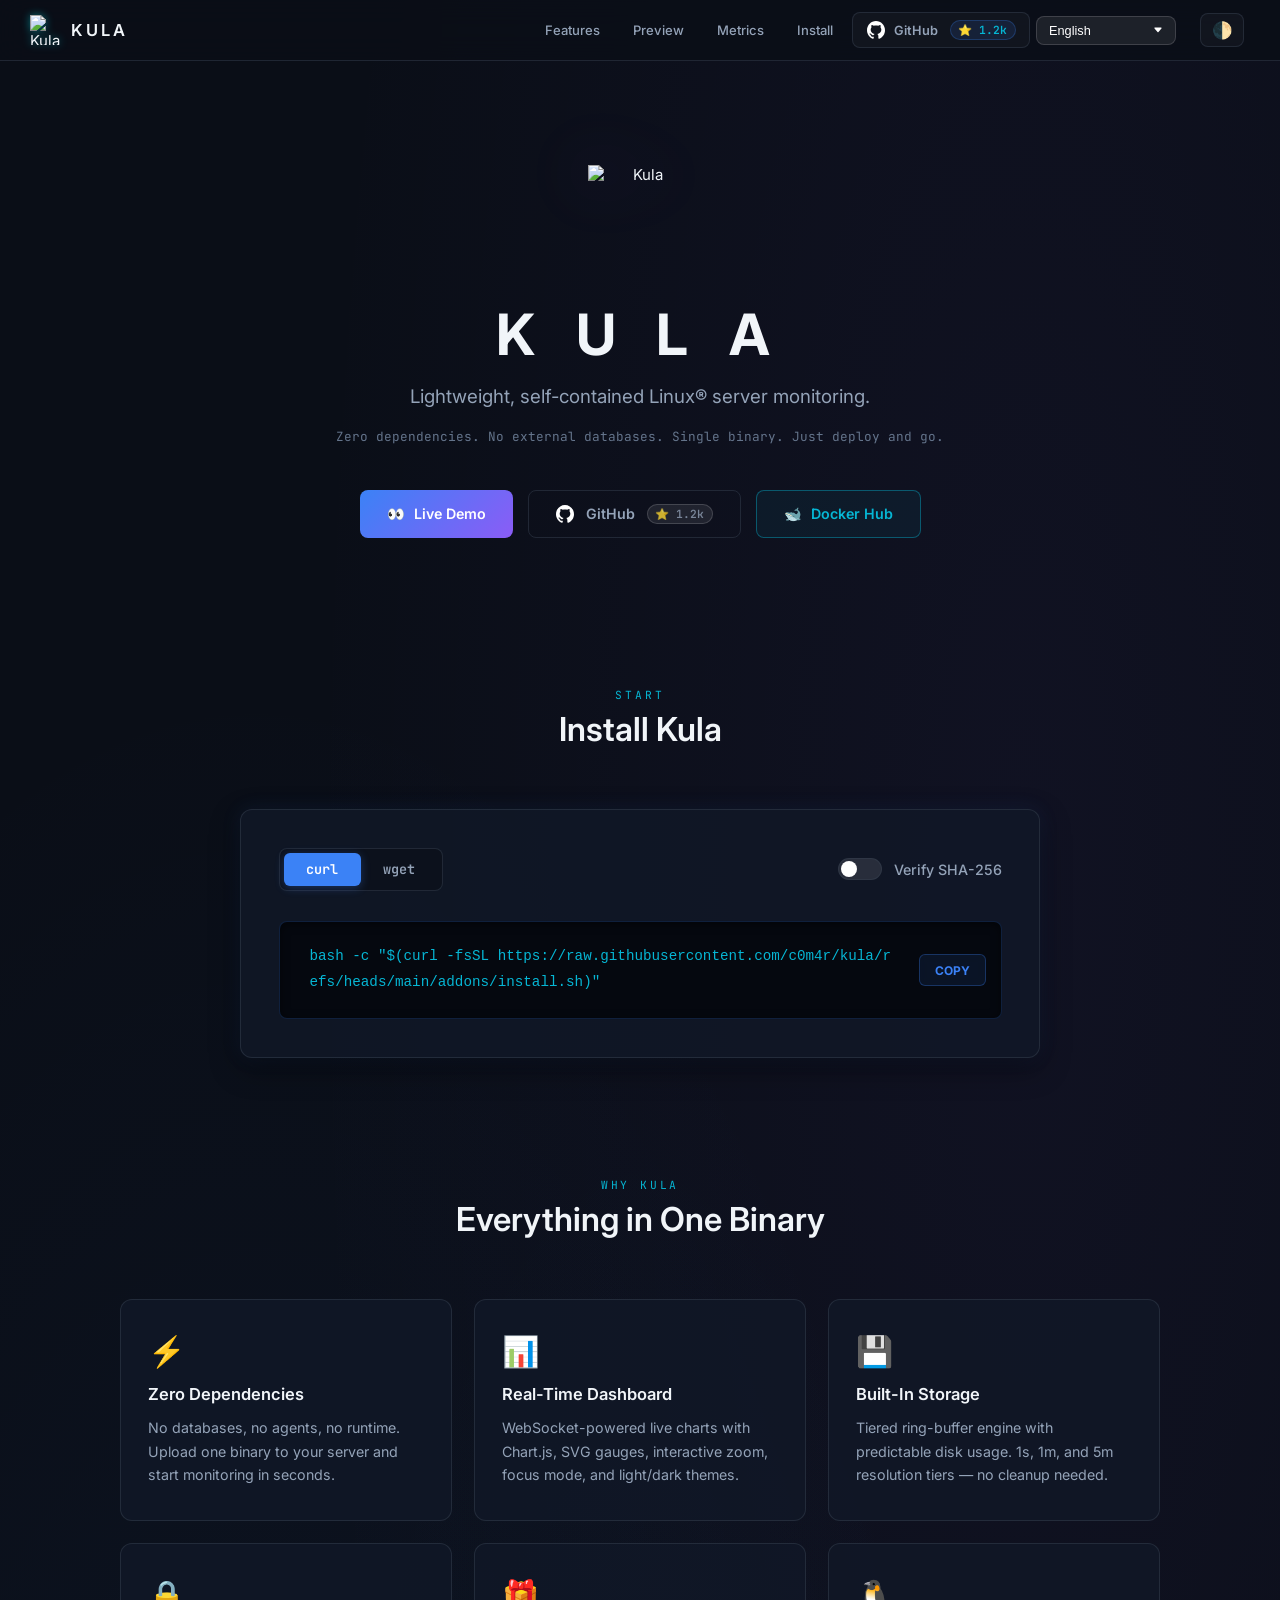
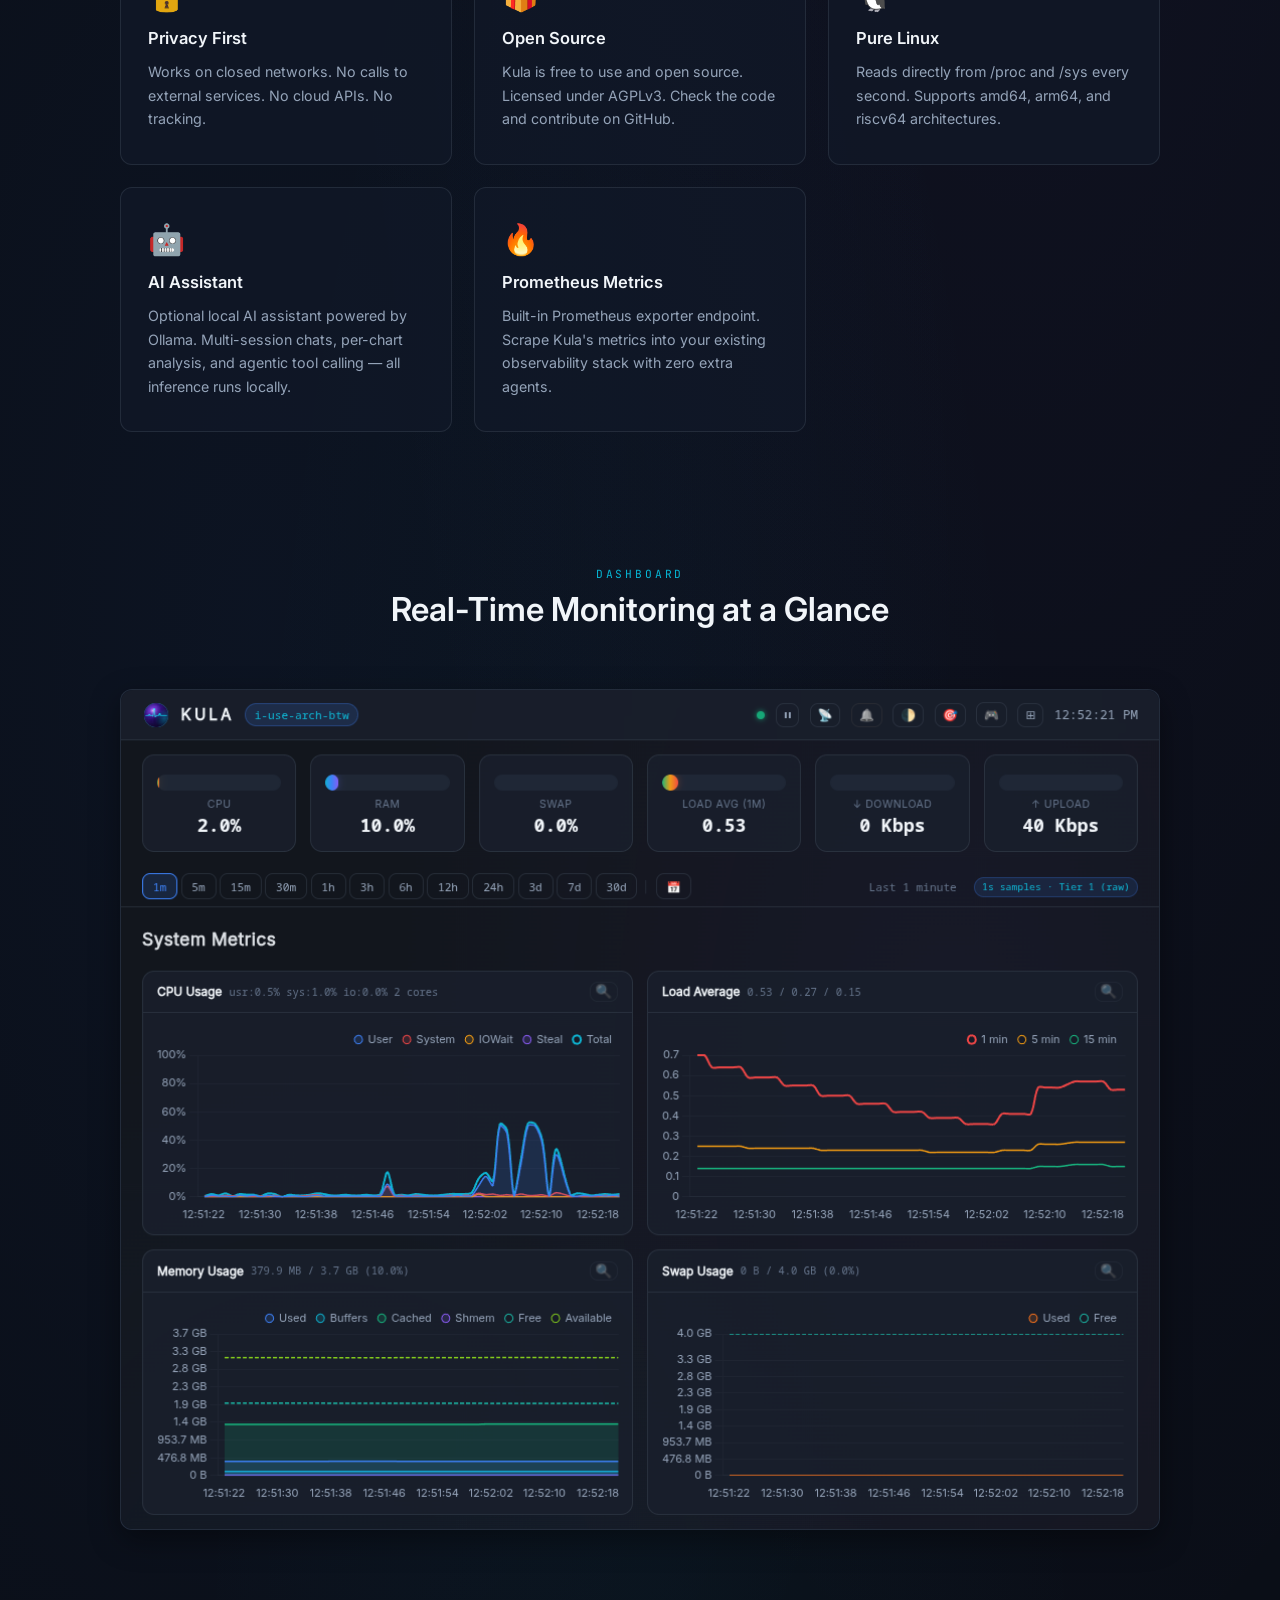
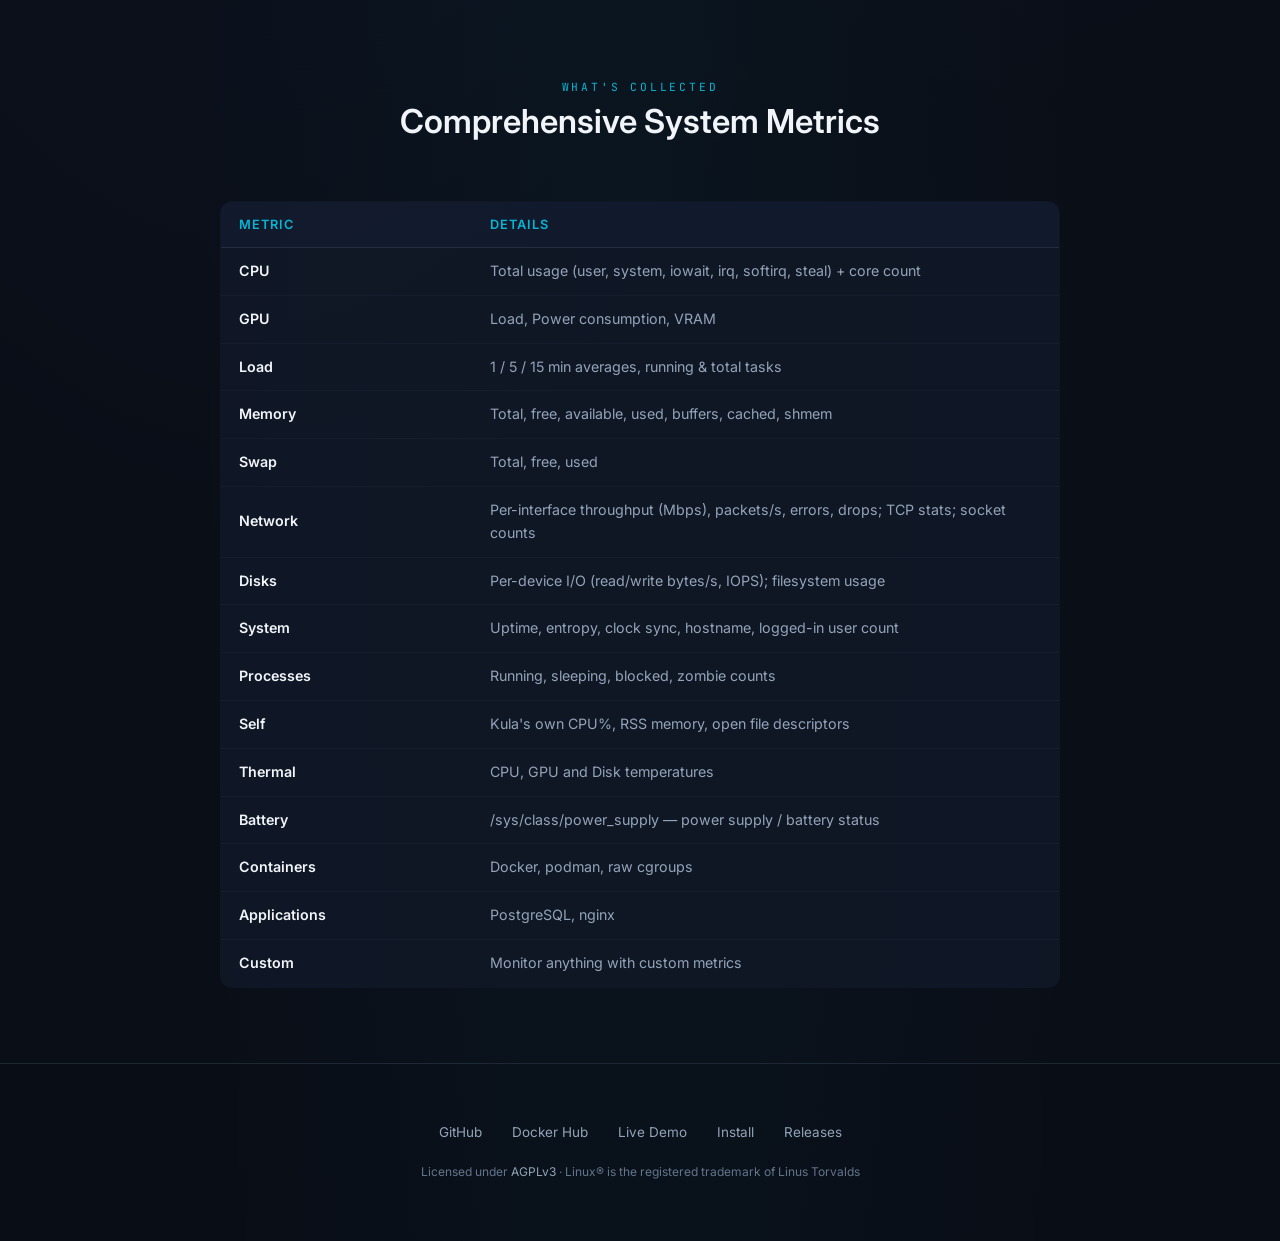
==== commit 033d0871: "update landing with latest features" ====
--- a/landing/index.html
+++ b/landing/index.html
@@ -63,32 +63,32 @@
             </a>
             <div class="language-switcher">
                 <select id="lang-select" class="lang-select" aria-label="Select Language">
-                    <option value="en">🇺🇸 English</option>
-                    <option value="ar">🇸🇦 العربية</option>
-                    <option value="ms">🇲🇾 Bahasa Melayu</option>
-                    <option value="bn">🇧🇩 বাংলা</option>
-                    <option value="cs">🇨🇿 Čeština</option>
-                    <option value="de">🇩🇪 Deutsch</option>
-                    <option value="es">🇪🇸 Español</option>
-                    <option value="fr">🇫🇷 Français</option>
-                    <option value="he">🇮🇱 עברית</option>
-                    <option value="hi">🇮🇳 हिन्दी</option>
-                    <option value="id">🇮🇩 Indonesia</option>
-                    <option value="it">🇮🇹 Italiano</option>
-                    <option value="ja">🇯🇵 日本語</option>
-                    <option value="ko">🇰🇷 한국어</option>
-                    <option value="nl">🇳🇱 Nederlands</option>
-                    <option value="pl">🇵🇱 Polski</option>
-                    <option value="pt">🇵🇹 Português</option>
-                    <option value="ro">🇷🇴 Română</option>
-                    <option value="ru">🇷🇺 Русский</option>
-                    <option value="sv">🇸🇪 Svenska</option>
-                    <option value="th">🇹🇭 ไทย</option>
-                    <option value="tr">🇹🇷 Türkçe</option>
-                    <option value="uk">🇺🇦 Українська</option>
-                    <option value="ur">🇵🇰 اردو</option>
-                    <option value="vi">🇻🇳 Tiếng Việt</option>
-                    <option value="zh">🇨🇳 中文</option>
+                    <option value="en">English</option>
+                    <option value="ar">العربية</option>
+                    <option value="ms">Bahasa Melayu</option>
+                    <option value="bn">বাংলা</option>
+                    <option value="cs">Čeština</option>
+                    <option value="de">Deutsch</option>
+                    <option value="es">Español</option>
+                    <option value="fr">Français</option>
+                    <option value="he">עברית</option>
+                    <option value="hi">हिन्दी</option>
+                    <option value="id">Indonesia</option>
+                    <option value="it">Italiano</option>
+                    <option value="ja">日本語</option>
+                    <option value="ko">한국어</option>
+                    <option value="nl">Nederlands</option>
+                    <option value="pl">Polski</option>
+                    <option value="pt">Português</option>
+                    <option value="ro">Română</option>
+                    <option value="ru">Русский</option>
+                    <option value="sv">Svenska</option>
+                    <option value="th">ไทย</option>
+                    <option value="tr">Türkçe</option>
+                    <option value="uk">Українська</option>
+                    <option value="ur">اردو</option>
+                    <option value="vi">Tiếng Việt</option>
+                    <option value="zh">中文</option>
                 </select>
             </div>
             <button class="btn-theme-toggle" id="btn-theme" title="Toggle light/dark mode"
@@ -137,7 +137,7 @@
                     </label>
                 </div>
                 <div class="command-box">
-                    <pre><code id="install-command">sh -c "$(curl -fsSL https://raw.githubusercontent.com/c0m4r/kula/refs/heads/main/addons/install.sh)"</code><button class="copy-btn" id="copy-install-btn" data-i18n="btn_copy">Copy</button></pre>
+                    <pre><code id="install-command">bash -c "$(curl -fsSL https://raw.githubusercontent.com/c0m4r/kula/refs/heads/main/addons/install.sh)"</code><button class="copy-btn" id="copy-install-btn" data-i18n="btn_copy">Copy</button></pre>
                 </div>
             </div>
         </section>
@@ -193,6 +193,18 @@
                         arm64, and riscv64
                         architectures.
                     </p>
+                </div>
+                <div class="feature-card">
+                    <div class="feature-icon"><span role="img" aria-label="robot">🤖</span></div>
+                    <h3 data-i18n="feature_ai_title">AI Assistant</h3>
+                    <p data-i18n="feature_ai_desc">Optional local AI assistant powered by Ollama. Multi-session chats,
+                        per-chart analysis, and agentic tool calling — all inference runs locally.</p>
+                </div>
+                <div class="feature-card">
+                    <div class="feature-icon"><span role="img" aria-label="fire">🔥</span></div>
+                    <h3 data-i18n="feature_prom_title">Prometheus Metrics</h3>
+                    <p data-i18n="feature_prom_desc">Built-in Prometheus exporter endpoint. Scrape Kula's metrics into
+                        your existing observability stack with zero extra agents.</p>
                 </div>
             </div>
         </section>
@@ -227,6 +239,10 @@
                             core count</td>
                     </tr>
                     <tr>
+                        <td data-i18n="metric_gpu">GPU</td>
+                        <td data-i18n="metric_gpu_details">Load, Power consumption, VRAM</td>
+                    </tr>
+                    <tr>
                         <td data-i18n="metric_load">Load</td>
                         <td data-i18n="metric_load_details">1 / 5 / 15 min averages, running & total tasks</td>
                     </tr>
@@ -263,7 +279,24 @@
                     </tr>
                     <tr>
                         <td data-i18n="metric_thermal">Thermal</td>
-                        <td data-i18n="metric_thermal_details">CPU and Disk temperatures</td>
+                        <td data-i18n="metric_thermal_details">CPU, GPU and Disk temperatures</td>
+                    </tr>
+                    <tr>
+                        <td data-i18n="metric_battery">Battery</td>
+                        <td data-i18n="metric_battery_details">/sys/class/power_supply — power supply / battery status
+                        </td>
+                    </tr>
+                    <tr>
+                        <td data-i18n="metric_containers">Containers</td>
+                        <td data-i18n="metric_containers_details">Docker, podman, raw cgroups</td>
+                    </tr>
+                    <tr>
+                        <td data-i18n="metric_apps">Applications</td>
+                        <td data-i18n="metric_apps_details">PostgreSQL, nginx</td>
+                    </tr>
+                    <tr>
+                        <td data-i18n="metric_custom">Custom</td>
+                        <td data-i18n="metric_custom_details">Monitor anything with custom metrics</td>
                     </tr>
                 </tbody>
             </table>
@@ -288,8 +321,8 @@
         </div>
     </footer>
 
-    <script src="landing.js" integrity="sha384-NBg2SiP9utO8tCrn6xaB3bdQCkkMoRxgvrrxImhRGmAlKqCO5cvifACWNTAGKy17"
+    <script src="landing.js" integrity="sha384-2TF5GA/de3JYOzorNSEqXl1tLr9USm4iTRAdvMYZZbp8L7vsgblS3V1xi2Z5/6Z0"
         crossorigin="anonymous"></script>
 </body>
 
-</html>+</html>
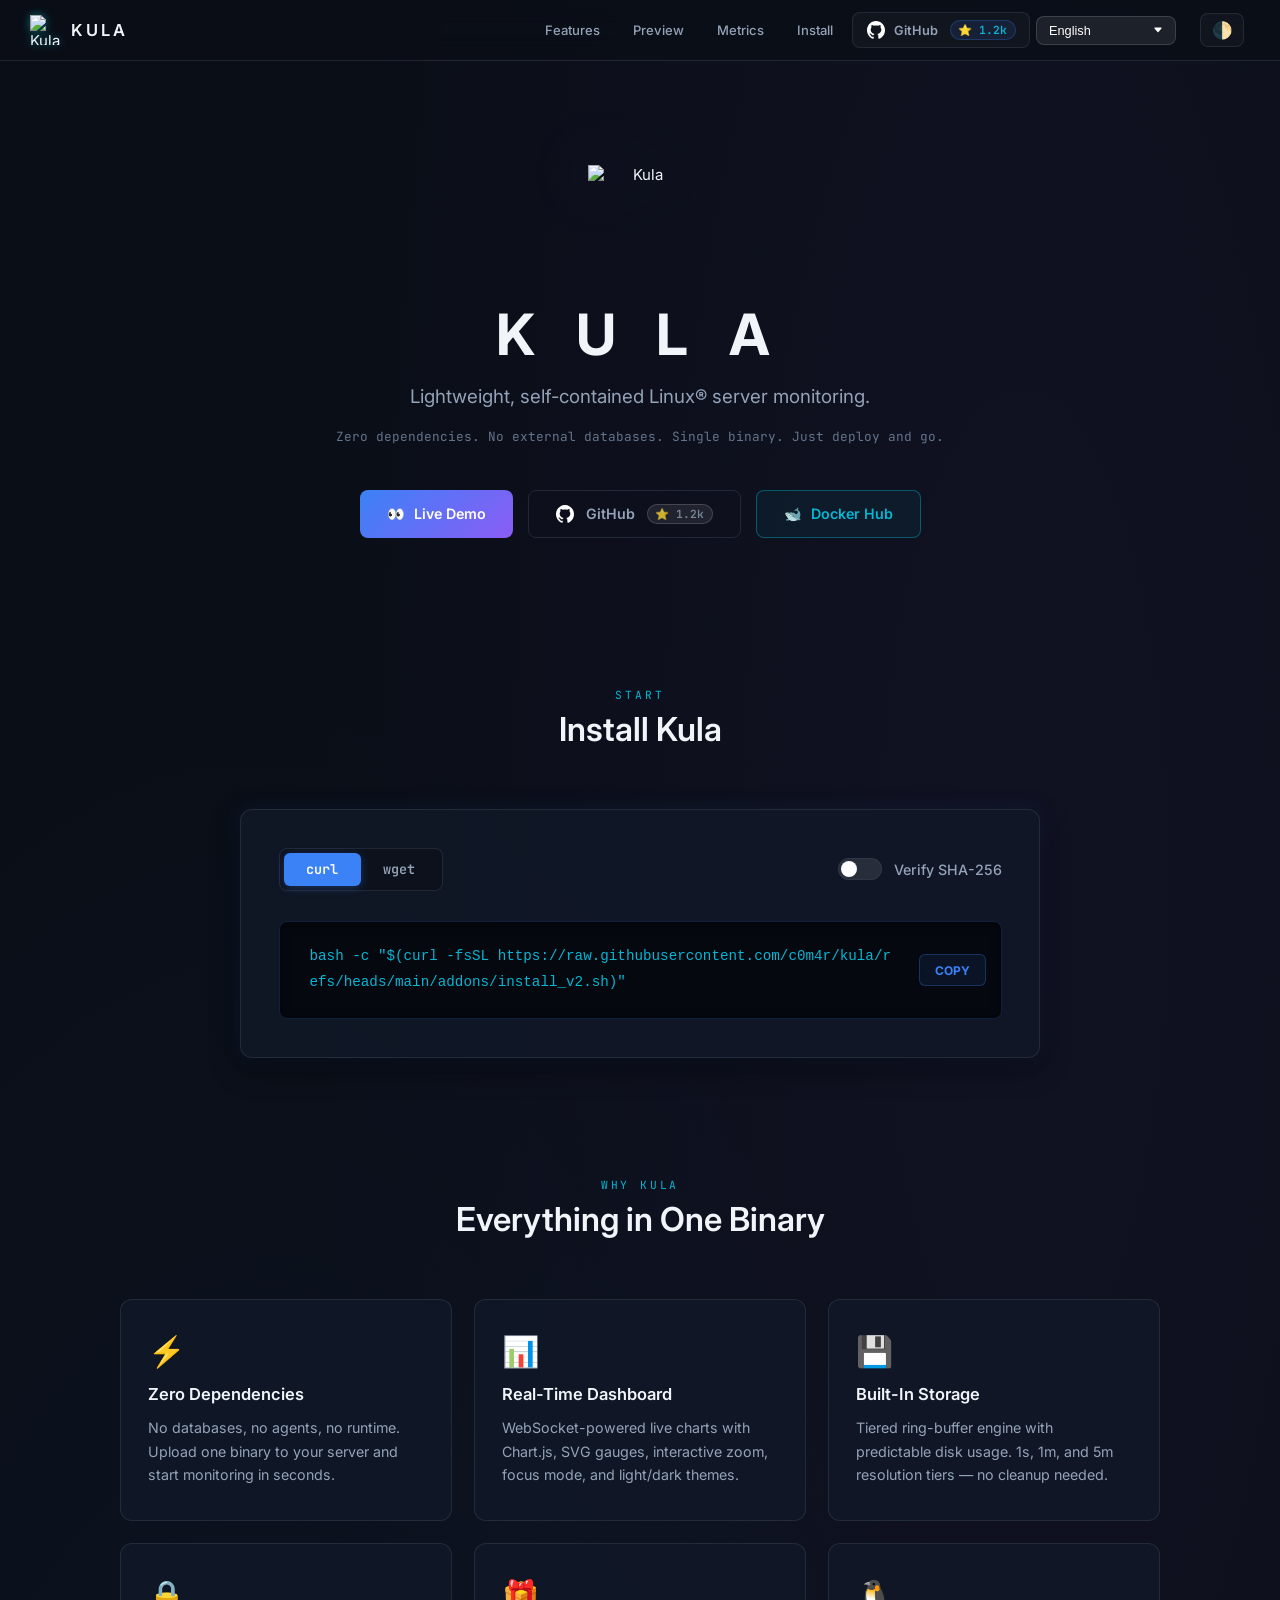
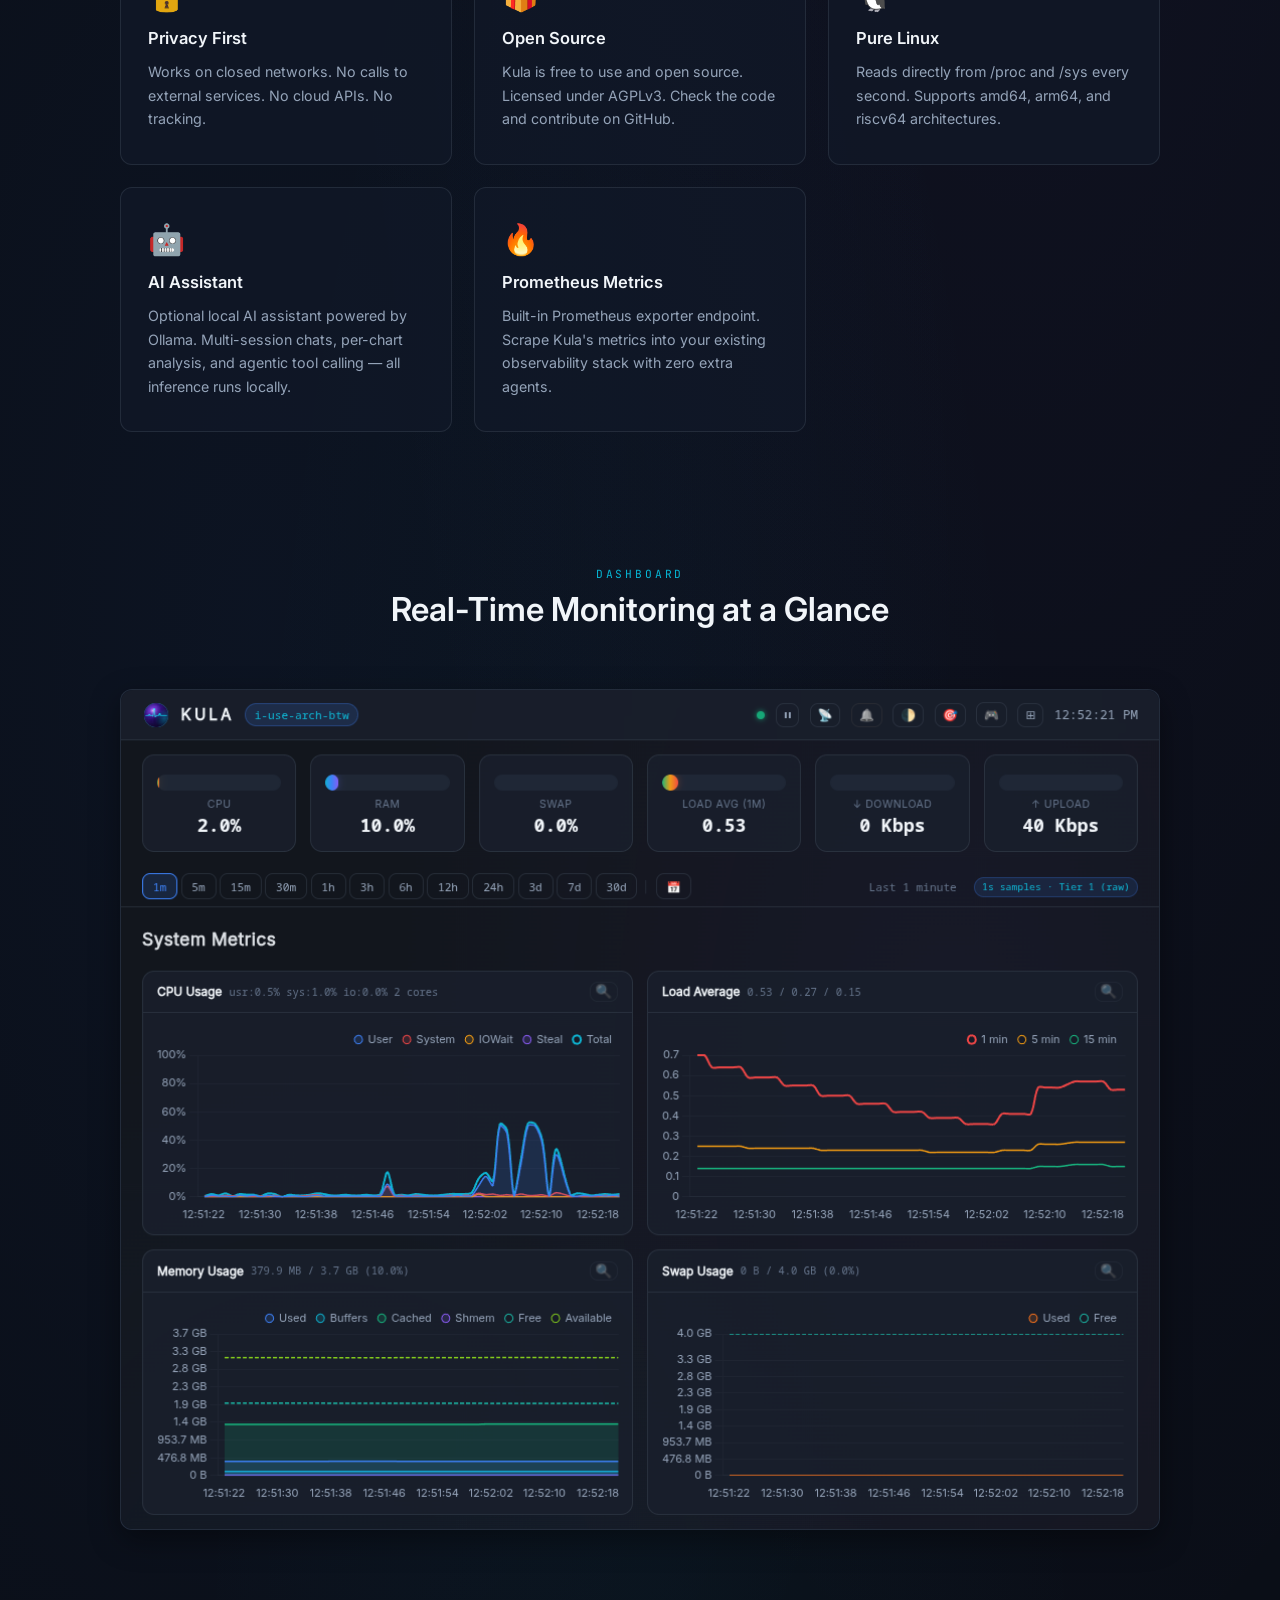
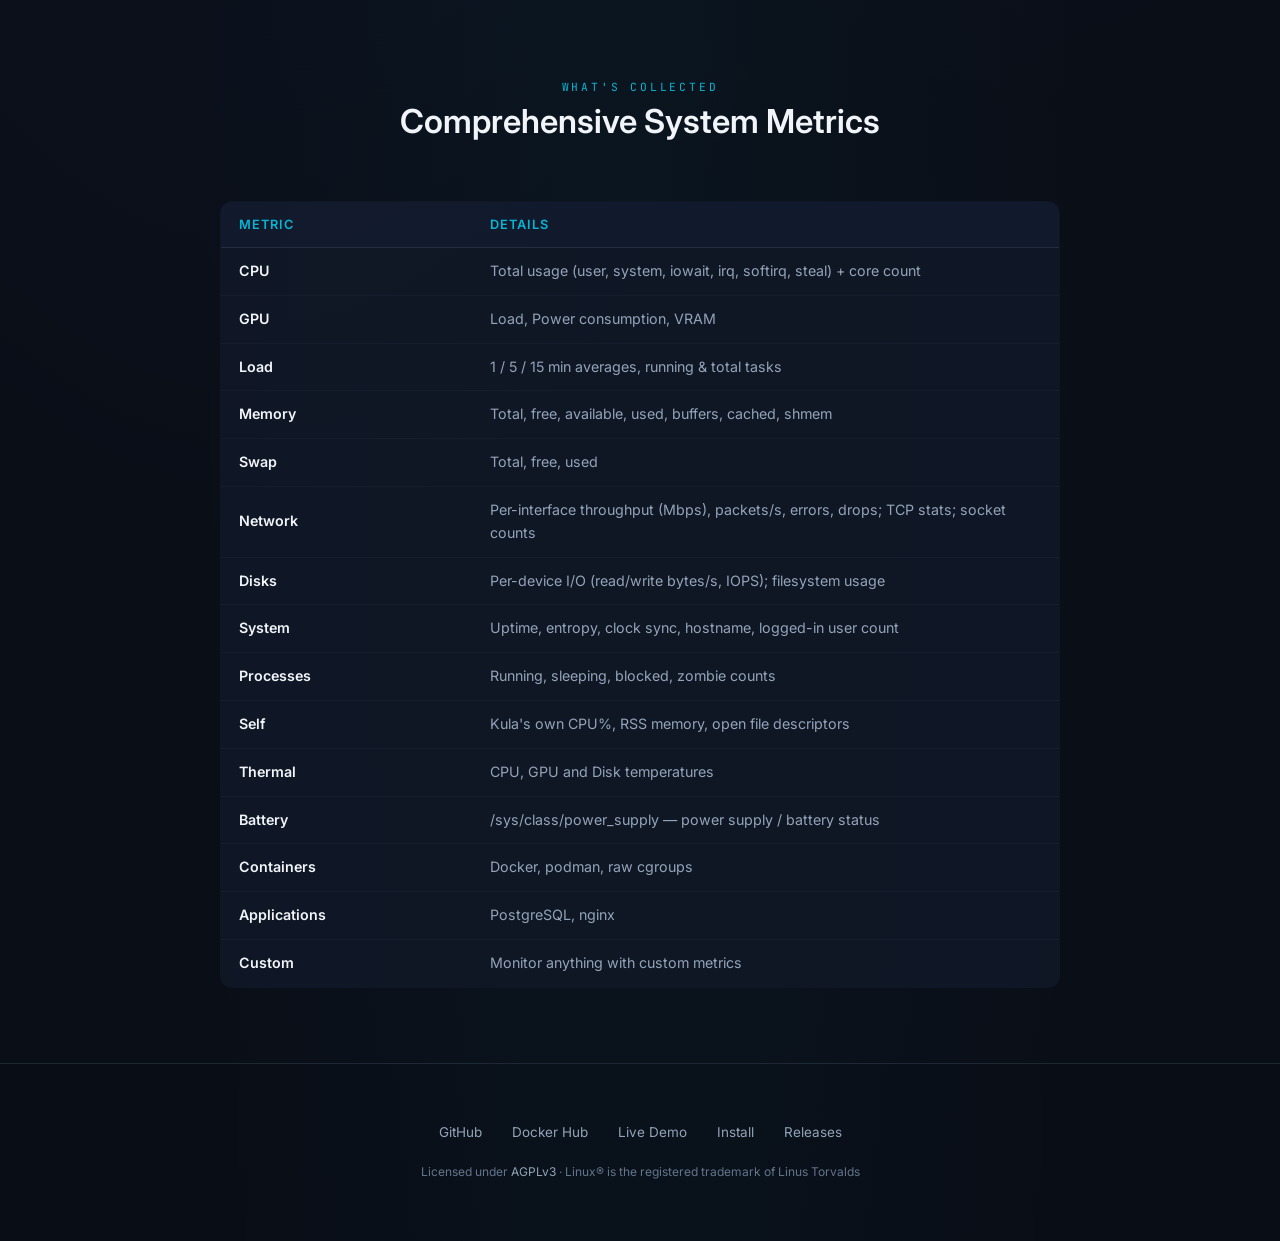
==== commit db0da8c0: "update installer url and checksum" ====
--- a/landing/index.html
+++ b/landing/index.html
@@ -63,12 +63,12 @@
             </a>
             <div class="language-switcher">
                 <select id="lang-select" class="lang-select" aria-label="Select Language">
-                    <option value="en">English</option>
                     <option value="ar">العربية</option>
                     <option value="ms">Bahasa Melayu</option>
                     <option value="bn">বাংলা</option>
                     <option value="cs">Čeština</option>
                     <option value="de">Deutsch</option>
+                    <option value="en">English</option>
                     <option value="es">Español</option>
                     <option value="fr">Français</option>
                     <option value="he">עברית</option>
@@ -137,7 +137,7 @@
                     </label>
                 </div>
                 <div class="command-box">
-                    <pre><code id="install-command">bash -c "$(curl -fsSL https://raw.githubusercontent.com/c0m4r/kula/refs/heads/main/addons/install.sh)"</code><button class="copy-btn" id="copy-install-btn" data-i18n="btn_copy">Copy</button></pre>
+                    <pre><code id="install-command">bash -c "$(curl -fsSL https://raw.githubusercontent.com/c0m4r/kula/refs/heads/main/addons/install_v2.sh)"</code><button class="copy-btn" id="copy-install-btn" data-i18n="btn_copy">Copy</button></pre>
                 </div>
             </div>
         </section>
@@ -292,7 +292,7 @@
                     </tr>
                     <tr>
                         <td data-i18n="metric_apps">Applications</td>
-                        <td data-i18n="metric_apps_details">PostgreSQL, nginx</td>
+                        <td data-i18n="metric_apps_details">PostgreSQL, MySQL/MariaDB, nginx, apache2</td>
                     </tr>
                     <tr>
                         <td data-i18n="metric_custom">Custom</td>
@@ -321,7 +321,7 @@
         </div>
     </footer>
 
-    <script src="landing.js" integrity="sha384-2TF5GA/de3JYOzorNSEqXl1tLr9USm4iTRAdvMYZZbp8L7vsgblS3V1xi2Z5/6Z0"
+    <script src="landing.js" integrity="sha384-CNU3VckkP3NVsvNZND1MPiBo3A0KCAciv+a604HGYqTeswpMISRzhIp1oHkaWK1I"
         crossorigin="anonymous"></script>
 </body>
 
